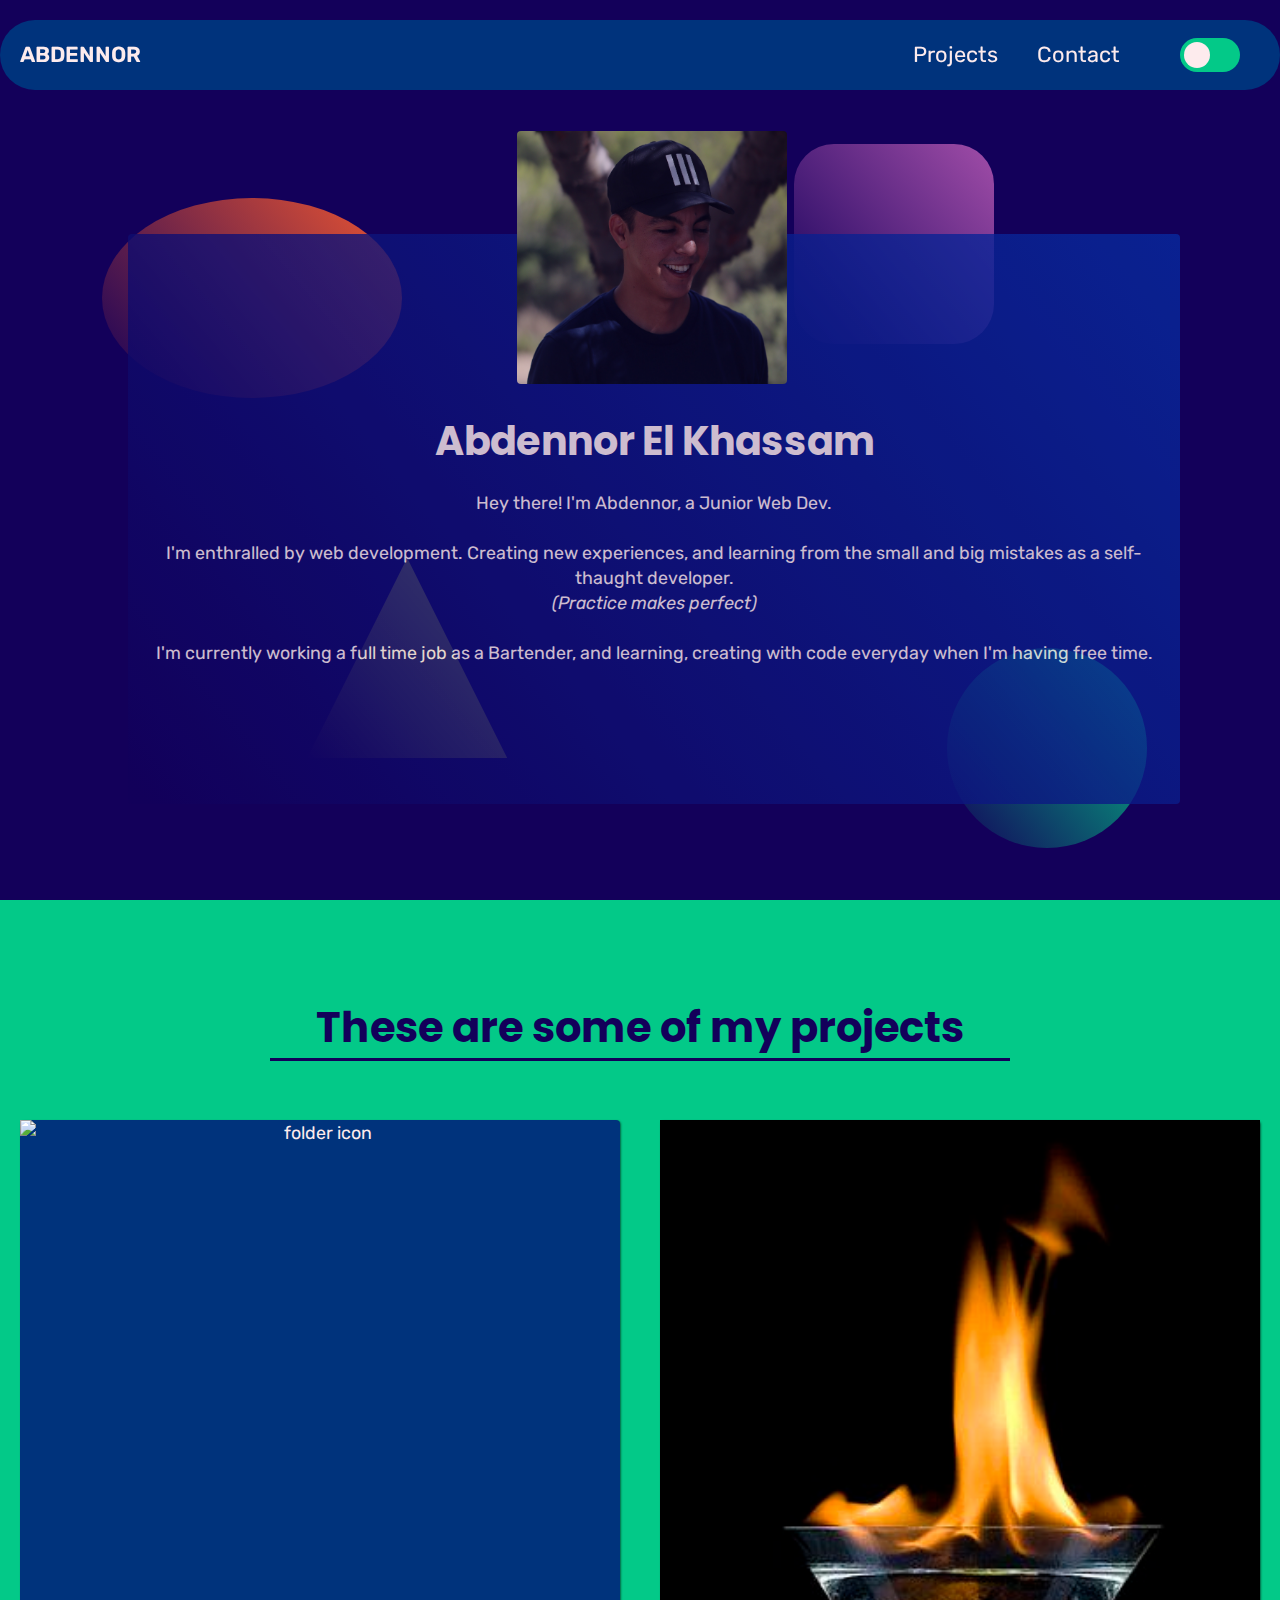
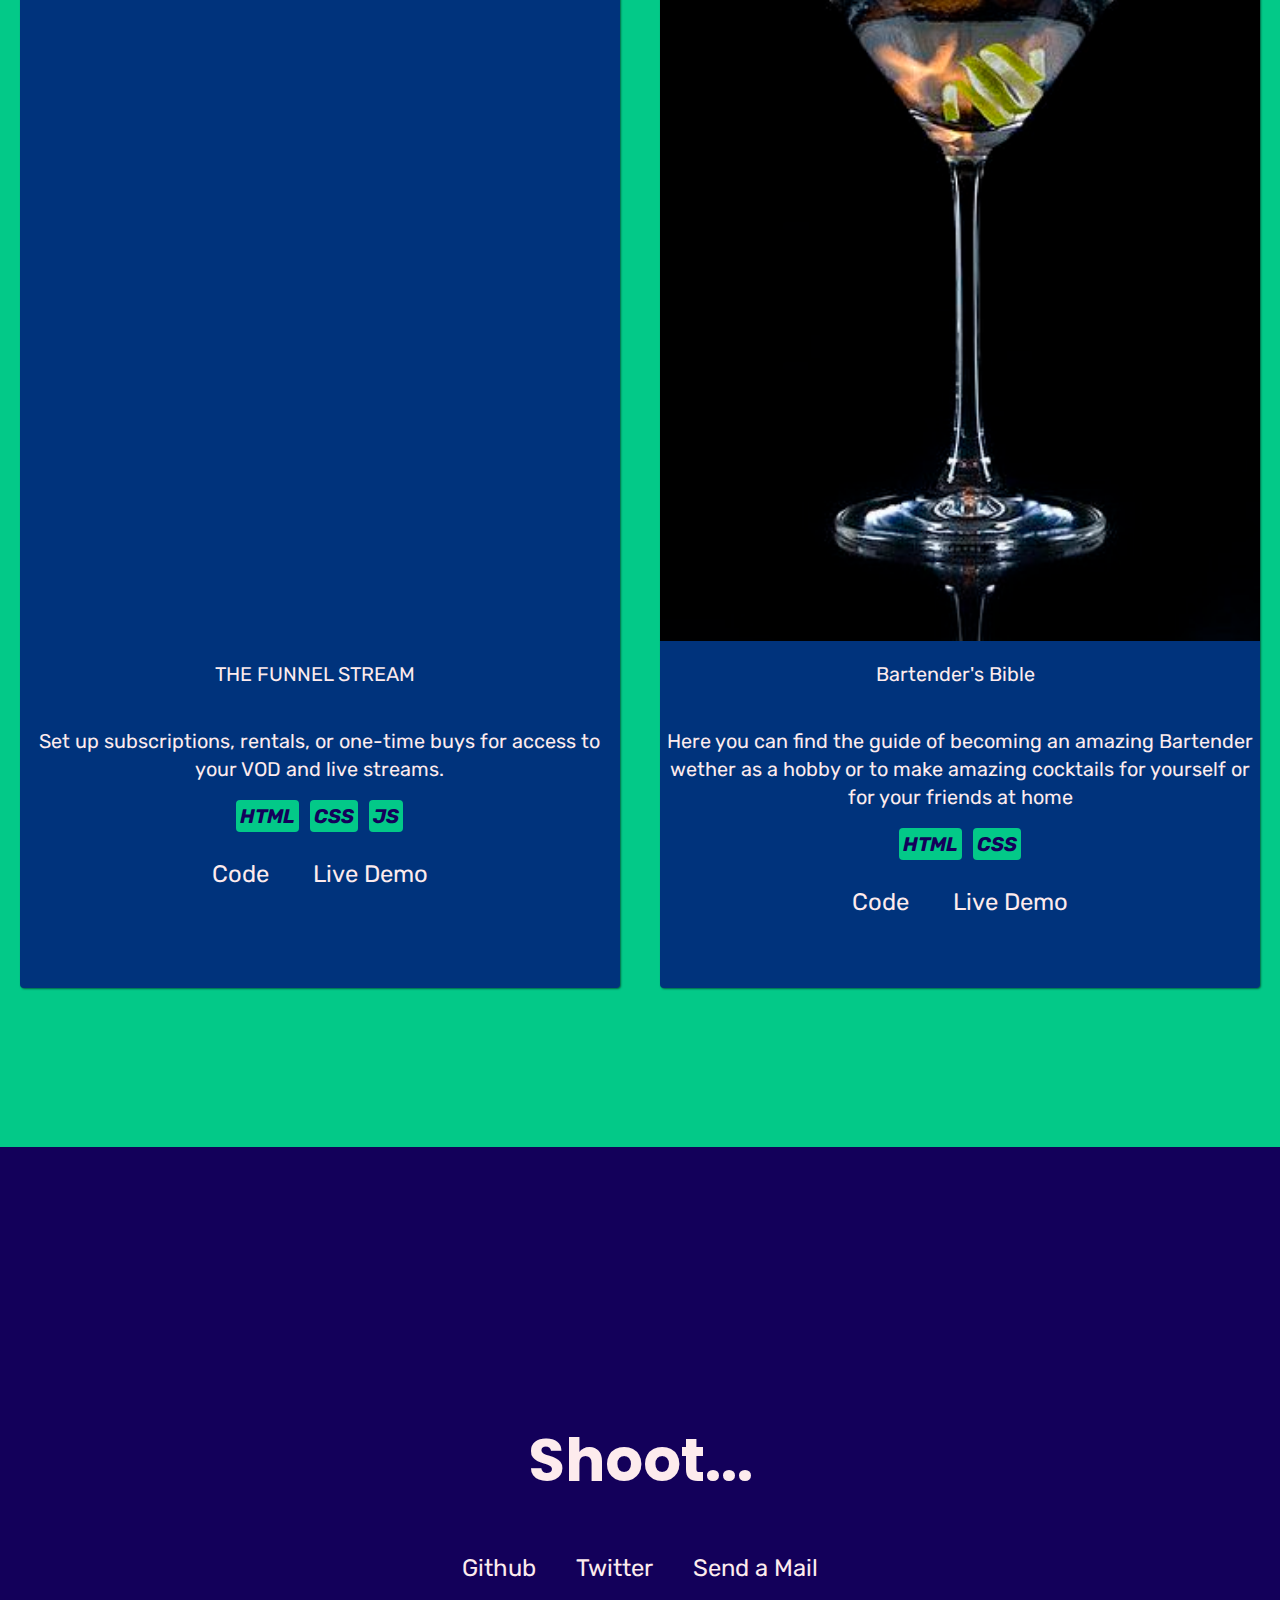
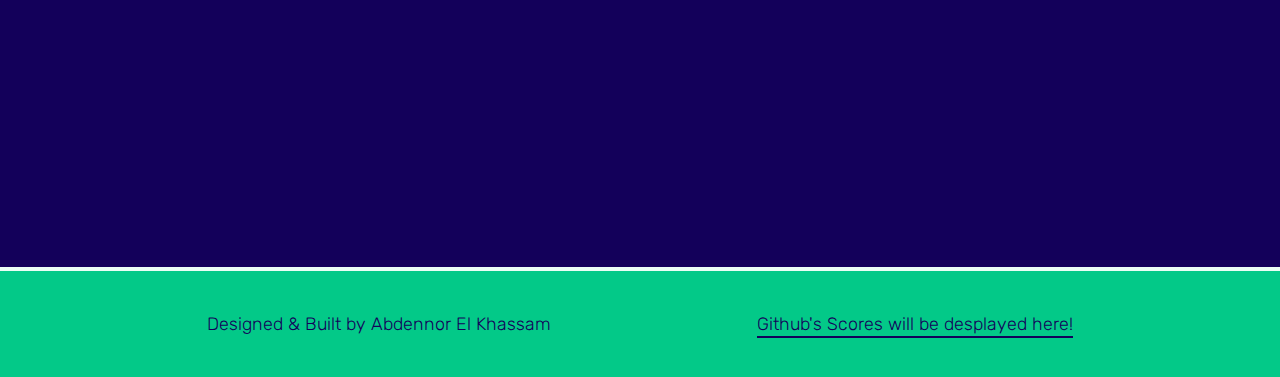
==== index.html @ a7556e56 "Updating" ====
<!DOCTYPE html>
<html lang="en">
<head>
    <meta charset="UTF-8">
    <meta name="description" content="Abdennor El Khassam's Portfolio aka Norman">
    <meta name="author" content="Abdennor aka Norman">
    <meta http-equiv="X-UA-Compatible" content="IE=edge">
    <meta name="viewport" content="width=device-width, initial-scale=1.0">
    <script src="https://code.jquery.com/jquery-3.4.1.min.js"></script>
    <script src="./script.js" defer></script>
    <title>Junior WebDeveloper | Abdennor El Khassam</title>
    <link rel="icon" type="image/x-icon" href="./favicon-2.png">
    <link rel="stylesheet" href="./styles.css">
    <link rel="stylesheet" href="https://use.fontawesome.com/releases/v5.8.2/css/all.css" integrity="sha384-oS3vJWv+0UjzBfQzYUhtDYW+Pj2yciDJxpsK1OYPAYjqT085Qq/1cq5FLXAZQ7Ay" crossorigin="anonymous" />
    <script src="https://kit.fontawesome.com/0bec7b33d6.js" crossorigin="anonymous"></script>
</head>
<body class="dark-mode">
        <!-- NAVBAR SECTION  -->
    <nav id="navbar" class="nav">
        <div class="container">
            <div class="left-container">
                <ul class="nav-left">
                    <li><a class="logo hidden-logo-gif" href="#" data-hover="NORMAN" data-active="I'M ACTIVE"><span>ABDENNOR</span></a></li>
                    <!-- <span class="hiddengif">
                        <img src="./img/giphy-cat.gif">
                    </span>
                    <script>
                        $(document).mousemove(function (e) {
                        $(".hiddengif").css({ left: e.pageX, top: e.pageY });
                        });
                    </script> -->
                </ul>
            </div>

            <div class="right-container">
                <input type='checkbox' id='check' />
                <ul class="nav-right">
                    <!-- "Hamburger menu" / "Bar icon" to toggle the navigation links -->
                    
                    <!-- <a href="#" class="dropdown-icon"><i class="fa-solid fa-circle-chevron-down"></i></a> -->
                    <!-- <li>
                        <a href="#welcome-section">About</a>
                    </li> -->
                    <li>
                        <a href="#projects-section" data-replace="Projects"><span>Projects</span></a>
                    </li>
                    <li>
                        <a href="#contact-section" class="contact-margin-right"><span>Contact</span></a>
                    </li>
                    <div class="dark-mode-icon"><i class="fa-solid fa-moon"></i></div>
                    <label class="switch">
                        <input type="checkbox">
                        <span class="slider round"></span>
                    </label>
                    <div class="light-mode-icon"><i class="fa-solid fa-sun"></i></div>
                    <label for="check" class="close-menu"><i class="fa-solid fa-circle-xmark"></i></label>
                </ul>
                    <label for="check" class="open-menu"><i class="fa-solid fa-bars-staggered"></i></label>
            </div>
        </div>
    </nav>
        <!-- END NAVBAR SECTION  -->

        <!-- WELCOME SECTION  -->
    <section id="welcome-section" class="welcome-section">
        <div class="circle"></div>
        <div class="circle2"></div>
        <div class="triangle-left"></div>
        <div class="triangle-down"></div>
        <div class="square"></div>
        <div class="oval"></div>
        <div class="parallelogram"></div>
        <div class="parallelogram2"></div>
        <!-- Media Resolution Here -->
        <div class="media-welcome-section">
            <img src="./img/IMG_6059_JPEG.JPG" class="media-portfolio-img">
            <h1 class="media-portfolio-title">Abdennor El Khassam</h1>
            <span class="media-about-me">
                <p>Hey there! I'm Abdennor, a Junior Web Dev.
                        <br>
                        <br>
                        I'm enthralled by web development. Creating new experiences, and learning from the small and big mistakes as a self-thaught developer.
                        <br>
                        <em>(Practice makes perfect)</em>
                        <br>
                    <br>
                    I'm currently working a full time job as a Bartender, and learning, creating with code everyday when I'm having free time.
                    <br>
                    <br>
                    <i class="fa-brands fa-html5 html-class"></i>
                    <i class="fa-brands fa-css3-alt css-class"></i>
                    <i class="fa-brands fa-js js-class"></i>
                </p>
            </span>
        </div>
        <h1 id="follow" class="hiddentxt">Abdennor El Khassam</h1>
        <span class="hiddenimg">
            <img src="./img/IMG_6059_JPEG.JPG">
        </span>
        <!-- <script>
            $(document).mousemove(function (e) {
			$(".hiddenimg").css({ left: e.pageX, top: e.pageY });
		    });
        </script> -->
        <h4 class="hover-over-me">to know more about me!</h4>
        <span class="about-me">
            <!-- <h3>Abdennor El Khassam</h3> -->
            <p>Hey there! I'm Abdennor, a Junior Web Dev.
                    <br>
                    <br>
                    I'm enthralled by web development. Creating new experiences, and learning from the small and big mistakes as a self-thaught developer.
                    <br>
                    <em>(Practice makes perfect)</em>
                    <br>
                <br>
                I'm currently working a full time job as a Bartender, and learning, creating with code everyday when I'm having free time.
                <br>
                <br>
                <i class="fa-brands fa-html5 html-class"></i>
                <i class="fa-brands fa-css3-alt css-class"></i>
                <i class="fa-brands fa-js js-class"></i>
            </p>
        </span>
        <!-- <script>
            $(document).mousemove(function (e) {
			$(".about-me").css({ left: e.pageX, top: e.pageY });
		    });
        </script> -->

        <!-- <div class="about-bar"></div> -->
    </section>
        <!-- END WELCOME SECTION  -->

        <!-- PROJECTS SECTION  -->
    <section id="projects-section" class="projects-section">
        <h2 class="projects-section-header">These are some of my projects</h2>

        <div class="projects-grid">
            <div class="project project-box">
                <img class="project-image" src="./img/THE-FUNNEL-STREAM.png" alt="folder icon">
                <p class="project-title">
                    <span class="code">&lt;</span>
                    THE FUNNEL STREAM
                    <span class="code">&#47;&gt;</span>
                </p>
                <p class="project-paragraph">
                    Set up subscriptions, rentals, or one-time buys for access to your VOD and live streams.
                </p>
                <h6 class="project-tag">
                    <em class="tag-one">HTML</em>
                    <em class="tag-two">CSS</em>
                    <em class="tag-three">JS</em>
                </h6>
                <h5><a href="https://github.com/NRZY12/funnel-stream" target="_blank" class="btn contact-details"><i class="fa-brands fa-github"></i> Code</a></h5>
                <h5><a href="https://funnel-stream.vercel.app/" target="_blank" class="btn contact-details"><i class="fa-solid fa-up-right-from-square"></i> Live Demo</a></h5>
            </div>

            <div class="project project-box">
                <img class="project-image" src="./img/Bartender-Bible.jpg" alt="folder icon">
                <p class="project-title">
                    <span class="code">&lt;</span>
                    Bartender's Bible
                    <span class="code">&#47;&gt;</span>
                </p>
                <p class="project-paragraph">
                    Here you can find the guide of becoming an amazing Bartender wether as a hobby or to make amazing cocktails for yourself or for your friends at home
                </p>
                <h6 class="project-tag">
                    <em class="tag-one">HTML</em>
                    <em class="tag-two">CSS</em>
                    <!-- <em class="tag-three">JS</em> -->
                </h6>
                <h5><a href="https://github.com/" target="_blank" class="btn contact-details"><i class="fa-brands fa-github"></i> Code</a></h5>
                <h5><a href="./maintenance.html" target="_blank" class="btn contact-details"><i class="fa-solid fa-up-right-from-square"></i> Live Demo</a></h5>
            </div>

            <!-- <div class="project project-box">
                <img class="project-image" src="./img/TunnelCoin.jpg" alt="folder icon">
                <p class="project-title">
                    <span class="code">&lt;</span>
                    TUNNELCOIN
                    <span class="code">&#47;&gt;</span>
                </p>
                <p class="project-paragraph">
                    Lorem ipsum dolor sit amet consectetur adipisicing elit. Ex impedit id voluptates molestiae excepturi quam doloremque voluptatibus, eum saepe magni harum accusamus eos incidunt magnam eaque. Illo perspiciatis officia quibusdam?
                </p>
                <h6 class="project-tag">
                    <em class="tag-one">HTML</em>
                    <em class="tag-two">CSS</em>
                    <em class="tag-three">JS</em>
                </h6>
                <h5><a href="https://github.com/" target="_blank" class="btn contact-details"><i class="fa-brands fa-github"></i> Code</a></h5>
                <h5><a href="./maintenance.html" target="_blank" class="btn contact-details"><i class="fa-solid fa-up-right-from-square"></i> Live Demo</a></h5>
            </div>

            <div class="project project-box">
                <img class="project-image" src="./img/TunnelHoodGym.jpg" alt="folder-icon">
                <p class="project-title">
                    <span class="code">&lt;</span>
                    TUNNELHOOD-GYM
                    <span class="code">&#47;&gt;</span>
                </p>
                <p class="project-paragraph">
                    Lorem ipsum dolor sit amet consectetur adipisicing elit. Ex impedit id voluptates molestiae excepturi quam doloremque voluptatibus, eum saepe magni harum accusamus eos incidunt magnam eaque. Illo perspiciatis officia quibusdam?
                </p>
                <h6 class="project-tag">
                    <em class="tag-one">HTML</em>
                    <em class="tag-two">CSS</em>
                    <em class="tag-three">JS</em>
                </h6>
                <h5><a href="https://github.com/" target="_blank" class="btn contact-details"><i class="fa-brands fa-github"></i> Code</a></h5>
                <h5><a href="./maintenance.html" target="_blank" class="btn contact-details"><i class="fa-solid fa-up-right-from-square"></i> Live Demo</a></h5>
            </div> -->
        </div>

        <!-- <a href="#" class="btn btn-show-all" target="_blank">Show all<i class="fas fa-chevron-right"></i></a> -->
    </section>
        <!-- END PROJECTS SECTION  -->

        <!-- CONTACT SECTION  -->
    <section id="contact-section" class="contact-section">
        <div class="contact-section-header">
            <h2>Shoot...</h2>
        </div>

        <div class="contact-links">
            <a href="https://github.com/NRZY12" target="_blank" class="btn contact-details"><i class="fab fa-github"></i> Github</a>
            <a href="https://twitter.com/NORMAN3923" target="_blank" class="btn contact-details"><i class="fa-brands fa-twitter"></i> Twitter</a>
            <a href="mailto:tshigosilvo@outlook.com" target="_blank" class="btn contact-details"><i class="fas fa-at"></i> Send a Mail</a>
        </div>
    </section>
            <!-- END CONTACT SECTION  -->

            <!-- FOOTER  -->
    <footer>
        <p>Designed & Built by Abdennor El Khassam</p>
        <!-- <p>
        Hover to see a 
        <span class="hiddentxt">
            <a href="https://upload.wikimedia.org/wikipedia/commons/8/8a/Banana-Single.jpg">banana</a>
        </span>
        <span class="hiddenimg">
            <img src="https://upload.wikimedia.org/wikipedia/commons/8/8a/Banana-Single.jpg" width="250" />
        </span>.
        </p> -->
        <p class="p-github-scores">Github's Scores will be desplayed here!</p>
    </footer>
            <!-- END FOOTER  -->
</body>
</html>
---- styles.css ----
/* FONTS I'M USING  */
@import url('https://fonts.googleapis.com/css2?family=Tilt+Warp&display=swap');
@import url('https://fonts.googleapis.com/css2?family=Space+Mono&display=swap');
@import url('https://fonts.googleapis.com/css2?family=Poppins:ital,wght@0,100;0,200;0,300;0,400;0,500;0,600;0,700;0,800;0,900;1,100;1,200;1,300;1,400;1,500;1,600;1,700;1,800;1,900&family=Rubik:ital,wght@0,300;0,400;0,500;0,600;0,700;0,800;0,900;1,300;1,400;1,500;1,600;1,700;1,800;1,900&family=Space+Mono&display=swap');
@import url('https://fonts.googleapis.com/css2?family=Rubik:ital,wght@0,300;0,400;0,500;0,600;0,700;0,800;0,900;1,300;1,400;1,500;1,600;1,700;1,800;1,900&family=Space+Mono&family=Tilt+Warp&display=swap');

:root {
    --scrollbar-background-color: #909090;
    --scrollbar-hover-color: #606060;
    --background-color: #212123;
}

/* SCROLLBAR */

::-webkit-scrollbar {
    width: 10px;
}

/* SCROLLBAR THUMB */

::-webkit-scrollbar-thumb {
    background: var(--scrollbar-background-color);
    background-repeat: no-repeat;
    border-radius: 10px;
}

/* SCROLLBAR TRACK */

::-webkit-scrollbar-track {
    background: var(--light-background-color);
}

/* SCROLLBAR THUMB : HOVER */

::-webkit-scrollbar-thumb:hover {
    background: var(--scrollbar-hover-color);
}

* {
    padding: 0;
    margin: 0;
    box-sizing: inherit;
    /* font-family: 'Space Mono', monospace;
    font-family: 'Tilt Warp', cursive;
    font-family: 'Rubik', sans-serif;
    font-family: 'Poppins', sans-serif; */
}

html {
    box-sizing: border-box;
    font-size: 62%;
    scroll-behavior: smooth;
}

    /* BASIC STYLES  */
body {
    font-family: 'Rubik', sans-serif;
    font-size: 1.8rem;
    /* font-weight: 400; */
    line-height: 1.4;
    color: var(--light-text-color);

    /* COLORS FOR LIGHT MODE  */
    --light-background-color: #F0ECE3;
    --light-background: #DFD3C3;
    --light-text-color: #52616B;
    --light-text-color2: #FDEBED;
    --light-black: #1E2022;
    --light-black2: #1E2022;
    --light-color1: #596E79;
    --light-color2: #788e98;
    --light-color3: #F0F5F9;
    --light-color4: #788189;
    --other-color: #679B9B;
    --other-color2: #91872f;
    --other-color3: #5f57d6;
}

body.dark-mode {
    /* COLORS FOR DARK MODE  */
    --light-background: #00337C;
    --light-background-color: #13005A;
    --light-text-color: #FDEBED;
    --light-text-color2: #FDEBED;
    --light-color1: #03C988;
    --light-black2: #03C988;
    --light-color2: #ebfef5;
    --light-color3: #a1f9d0;
    --light-color4: #004cd7;
    --light-color5: #00337C;
    --other-color: #a14da8;
    --other-color2: #eaec4d;
    --other-color3: #f05731;
}

h1, h2 {
    font-family: 'Poppins', sans-serif;
    text-align: center;
}

h1 {
    font-size: 10rem;
    z-index: 9;
}

h2 {
    font-size: 4.2rem;
    z-index: 9;
}

h4 {
    font-size: 4.2rem;
    z-index: 9;
}

h5 {
    font-size: 4rem;
    font-weight: 400;
}

ul {
    list-style: none;
}

a {
    text-decoration: none;
    color: var(--light-text-color);
}

img {
    display: block;
    width: 100%;
}

    /* NAVBAR  */

.nav {
    display: flex;
    flex-flow: row nowrap;
    justify-content: space-around;
    position: fixed;
    top: 0;
    left: 0;
    width: 100%;
    background: var(--light-background);
    z-index: 10;
    /* box-shadow: 0 2px 0 var(--light-color1); */
    border-radius: 50px;
    margin-top: 20px;
}

/* .nav-list {
    display: flex;
    margin-right: 2rem;
} */

.container {
    display: flex;
    flex-flow: row nowrap;
    width: 100%;
    max-width: 2000px;
    justify-content: space-around;
    align-items: center;
}

.left-container, .right-container {
    display: flex;
    flex-flow: row nowrap;
    width: 800px;
    z-index: 10;
}

.left-container {
    justify-content: flex-start;
}

.right-container {
    justify-content: flex-end;
    margin-right: 20px
}

.nav-left, .nav-right {
    display: flex;
    flex-flow: row nowrap;
    justify-content: space-around;
    flex-basis: 10px;
    align-items: center;
}

.nav-left span {
    display: block;
    font-size: 2.2rem;
    padding: 2rem;
    /* padding-right: 4rem; */
    font-weight: 600;
}

.logo {
    display: block;
    position: relative;
    overflow: hidden;
    background: transparent;
    outline: none;
    font-size: 2.2rem;
    font-weight: 600;
}

.logo span {
    transition: 0.6s;
}

.logo:before, .logo:after {
    content: "";
    position: absolute;
    opacity: 0;
    transition: .4s, opacity .6s;
}

.logo:before {
    content: attr(data-hover);
    transform: translate(-150%, 0);
    padding-top: 2rem;
    padding-left: 2rem;
}

.logo:after {
    content: attr(data-active);
    transform: translate(150%, 0);
}

.logo:hover span, .logo:active span {
    opacity: 0;
    transform: scale(0.3);
}

.logo:hover:before, .logo:active:after {
    opacity: 1;
    transform: translate(0, 0);
    transition-delay: .4s;
}

.logo:active:before {
    transform: translate(-150%, 0);
    transition-delay: 0s;
}

/* .nav-left .hidden-logo-gif:hover {
    background: var(--light-color1);
    color: var(--light-color3);
    border-radius: 4px;
    transition: background 0.3s ease-out;
    cursor: default;
} */

.nav-right a {
    display: block;
    font-size: 2.2rem;
    padding: 2rem;
}

.nav-right a:hover {
    /* background: var(--light-color1); */
    color: var(--light-black2);
    border-radius: 4px;
    transition: background 0.3s ease-out;
}

.contact-margin-right {
    margin-right: 2rem;
}

.open-menu, .close-menu {
    position: absolute;
    color: var(--light-color2);
    cursor: pointer;
    font-size: 3rem;
    display: none;
}

.open-menu {
    top: 50%;
    right: 7%;
    transform: translateY(-50%);
}

.close-menu {
    top: 20px;
    right: 20px;
    margin-top: 10px;
    margin-right: 5px;
}

#check {
    display: none;
}

/* The switch - the box around the slider */
.switch {
    position: relative;
    display: inline-block;
    width: 60px;
    height: 34px;
}
  
  /* Hide default HTML checkbox */
.switch input {
    opacity: 0;
    width: 0;
    height: 0;
}
  
  /* The slider */
.slider {
    position: absolute;
    cursor: pointer;
    top: 0;
    left: 0;
    right: 0;
    bottom: 0;
    background-color: var(--light-color1);
    -webkit-transition: .4s;
    transition: .4s;
}
  
.slider:before {
    position: absolute;
    content: "";
    height: 26px;
    width: 26px;
    left: 4px;
    bottom: 4px;
    background-color: var(--light-text-color);
    -webkit-transition: .4s;
    transition: .4s;
}
  
input:checked + .slider {
    background-color: var(--other-color);
}
  
input:focus + .slider {
    box-shadow: 0 0 1px var(--other-color);
}
  
input:checked + .slider:before {
    -webkit-transform: translateX(26px);
    -ms-transform: translateX(26px);
    transform: translateX(26px);
}
  
  /* Rounded sliders */
.slider.round {
    border-radius: 34px;
}
  
.slider.round:before {
    border-radius: 50%;
}

.dark-mode-icon, .light-mode-icon {
    color: var(--light-black2);
    margin: 0 10px;
}

        /* END NAVBAR  */

        /* WELCOME SECTION  */

.welcome-section {
    display: flex;
    flex-direction: column;
    justify-content: center;
    align-items: center;
    width: 100%;
    height: 100vh;
    background-color: var(--light-background-color);
    /* background-image: linear-gradient(62deg, var(--light-background) 0%, var(--light-background-color) 100%); */
}

.welcome-section > h2 {
    font-size: 3rem;
    font-weight: 200;
    font-style: italic;
    color: var(--light-text-color);
    cursor:default;
}

.welcome-section > h4 {
    font-size: 3rem;
    font-weight: 200;
    font-style: italic;
    color: var(--light-text-color);
    cursor:default;
}

.welcome-section > h1 {
    cursor:default;
}

.html-class, .css-class, .js-class {
    display: inline-block;
    justify-content: center;
    align-items: center;
    padding: 10px;
    font-size: 4rem;
}

        /* END WELCOME SECTION  */

        /* SHAPES IN WELCOME SECTION  */

.square {
    position: absolute;
    top: 20%;
    left: 52%;
    height: 300px;
    width: 300px;
    border-radius: 40px;
    /* background-color: #555; */
    background-image: linear-gradient(50deg, var(--light-background-color) 0%, var(--other-color) 100%);
}

.circle {
    position: absolute;
    top: 52%;
    left: 72%;
    height: 500px;
    width: 500px;
    border-radius: 50%;
    /* background-color: #000; */
    background-image: linear-gradient(50deg, var(--light-background-color) 0%, var(--light-black2) 100%);
}
/* 
.parallelogram {
    position: absolute;
    top: 82%;
    left: 42%;
	width: 400px;
	height: 150px;
	transform: skew(20deg);
    background-image: linear-gradient(50deg, var(--light-background-color) 0%, var(--light-color4) 100%);
} */

/* .parallelogram2 {
    position: absolute;
    top: 42%;
    left: 32%;
	width: 500px;
	height: 250px;
	transform: skew(20deg);
    background-image: linear-gradient(50deg, var(--light-background-color) 0%, var(--light-color4) 100%);
} */

/* .circle2 {
    position: absolute;
    top: 52%;
    left: 02%;
    height: 400px;
    width: 400px;
    border-radius: 50%;
    background-image: linear-gradient(50deg, var(--light-background-color) 0%, var(--light-color4) 100%);
} */

.triangle-down {
    position: absolute;
    top: 62%;
    left: 34%;
    width: 200px;
    height: 200px;
    background-image: linear-gradient(50deg, var(--light-background-color) 0%, var(--other-color2) 100%);
    clip-path: polygon(0% 100%, 50% 0%, 100% 100%);
}

/* .triangle-left {
    position: absolute;
    top: 16%;
    left: 48%;
	width: 300px;
    height: 300px;
    background-image: linear-gradient(50deg, var(--light-background-color) 0%, var(--light-color4) 100%);
    clip-path: polygon(0 0, 50% 50%, 0 100%);
} */

.oval {
    position: absolute;
    top: 32%;
    left: 10%;
    height: 300px;
    width: 500px;
    border-radius: 50%;
    background-color: #555;
    background-image: linear-gradient(50deg, var(--light-background-color) 0%, var(--other-color3) 100%);
}

        /* END SHAPES IN WELCOME SECTION  */

        /* PROJECT SECTION  */

.projects-section {
    text-align: center;
    padding: 10rem 2rem;
    background: var(--light-color1);
    color: var(--light-background-color);
}

.projects-section-header {
    max-width: 740px;
    margin: 0 auto 6rem auto;
    border-bottom: 0.4rem solid var(--light-background-color);
}

    /* "AUTOMAGIC" IMAGE GRID USING NO MEDIA QUERIES  */
.projects-grid {
    display: grid;
    grid-template-columns: repeat(auto-fit, minmax(420px, 1fr));
    grid-gap: 4rem;
    width: 100%;
    max-width: 1280px;
    margin: 0 auto;
    margin-bottom: 6rem;
}

/* .projects-grid a {
    cursor: default;
    padding-bottom: 300px;
} */

.projects-grid div {
    color: var(--light-text-color);
    cursor: default;
    padding-bottom: 280px;
}

.projects-grid div h5 {
    display: inline-block;
    margin-top: 10px;
    font-family: 'Rubik', sans-serif;
}

.project {
    background: var(--light-background);
    box-shadow: 1px 1px 2px rgba(0, 0, 0, 0.5);
    border-radius: 4px;
}

.project-image {
    height: calc(100% - 6.8rem);
    width: 100%;
    object-fit: cover;
}

.code {
    color: var(--light-background);
    transition: color 0.3s ease-out;
}

.project:hover .code {
    color: var(--light-color1);
}

.project-title {
    font-size: 2rem;
    padding: 2rem 0.5rem;
}

.project-paragraph {
    font-size: 2rem;
    padding: 2rem 0.5rem;
}

.tag-one, .tag-two, .tag-three {
    border-radius: 4px;
    background: var(--light-color1);
    color: var(--light-background-color);
    margin: 4px;
    padding: 4px;
    font-size: 2rem;
}

.btn {
    display: inline-block;
    padding: 1rem 2rem;
    border-radius: 4px;
}

.btn-show-all {
    font-size: 2rem;
    background: var(--light-background-color);
    transition: background 0.3s ease-out;
}

.btn-show-all:hover {
    background: var(--light-color4);
    color: var(--light-background-color);
}

.btn-show-all:hover > i {
    transform: translateX(2px);
}

.btn-show-all > i {
    margin-left: 10px;
    transform: translateX(0);
    transition: transform 0.3s ease-out;
}
        /* END PROJECT SECTION  */

        /* CONTACT SECTION  */
.contact-section {
    display: flex;
    flex-direction: column;
    justify-content: center;
    align-items: center;
    text-align: center;
    width: 100%;
    height: 80vh;
    padding: 0 2rem;
    background: var(--light-background-color);
}

.contact-section-header > h2 {
    font-size: 6rem;
}

/* .contact-section-header > p {
    font-style: italic;
} */

.contact-links {
    display: flex;
    justify-content: center;
    width: 100%;
    max-width: 980px;
    margin-top: 4rem;
    flex-wrap: wrap;
}

.contact-details {
    font-size: 2.4rem;
    /* text-shadow: 2px 2px 1px #1f1f1f; */
    transition: transform 0.3s ease-out;
}

.contact-details:hover {
    transform: translateX(8px);
}
        /*  END CONTACT SECTION  */

        /* HOVERING ITEMS ON WELCOME-SECTION */

.hiddenimg {
    display: none;
    width: 300px;
    height: 400px;
}

.hiddenimg > img {
    border-radius: 4px;
    z-index: 1;
}

.hiddentxt:hover ~ .hiddenimg {
    display: block;
    position: absolute;
    padding: 10px;
    transform: translate(-50%, -90%) scale(1);
    opacity: 1;
    filter: blur(0.5px);
    z-index: 10;
}

.hiddengif {
    display: none;
    width: 200px;
    height: 400px;
}

.hiddengif > img {
    border-radius: 4px;
    z-index: 1;
}

.hidden-logo-gif:hover ~ .hiddengif {
    display: block;
    position: absolute;
    padding: 10px;
    transform: translate(-50%, 10%) scale(1);
    opacity: 1;
    z-index: 10;
}


.about-me {
    display: none;
    width: 1200px;
    height: 400px;
}

.about-me > p, h3 {
    border-radius: 4px;
    background-color: var(--light-black);
    color: var(--light-text-color2);
    text-align: center;
    z-index: 1;
    padding: 20px;
}

.about-me h3 {
    color: var(--light-background);
    text-align: center;
}

.hover-over-me:hover ~ .about-me {
    display: block;
    position: absolute;
    padding: 10px;
    transform: translate(-50%, 10%) scale(1);
    opacity: 1;
    z-index: 10;
}

/* .hover-over-me .about-me {
    visibility: hidden;
    width: 120px;
    background-color: black;
    color: #fff;
    text-align: center;
    border-radius: 4px;
    padding: 5px 0;
    position: absolute;
    z-index: 9;
}

.hover-over-me .about-me::after {
    content: "";
    position: absolute;
    bottom: 100%;
    left: 50%;
    margin-left: -5px;
    border-width: 4px;
    border-style: solid;
    border-color: transparent transparent black transparent;
}

.hover-over-me:hover .about-me {
    visibility: visible;
} */

        /* END HOVERING IMAGE ON WELCOME-SECTION */

        /* FOOTER  */
footer {
    font-weight: 300;
    display: flex;
    justify-content: space-evenly;
    padding: 2rem;
    background: var(--light-color1);
    color: var(--light-background-color);
    border-top: 4px solid var(--light-color2);
}

footer > p {
    margin: 2rem;
}

.p-github-scores {
    border-bottom: 2px solid var(--light-background-color);
}

        /* END FOOTER  */

            /* BASIC-MEDIA  */

/* 1200px / 16px = 75em */
@media (max-width: 75em) {
    html {
      font-size: 60%;
    }
}
  
  /* 980px / 16px = 61.25em */
@media (max-width: 61.25em) {
    html {
      font-size: 58%;
    }
}
  
  /* 460px / 16px = 28.75em */
@media (max-width: 28.75em) {
    html {
      font-size: 55%;
    }
}

/* 460px / 16px = 28.75em  NAV  */
@media (max-width: 28.78em) {
    .nav {
        justify-content: center;
    }
    .nav-list {
        margin: 0 1rem;
    }
}

/* @media (min-width: 610px) {
    .media-welcome-section {
        display: none;
    }
} */

@media (min-width: 1281px) {
    .media-welcome-section {
        display: none;
    }
}

@media (max-width: 1280px) {

    .circle, .oval, .square, .triangle-down {
        width: 200px;
        height: 200px;
    }

    .circle {
        top: 72%;
        left: 74%;
    }

    .triangle-down {
        top: 62%;
        left: 24%;
    }

    .square {
        top: 16%;
        left: 62%;
    }

    .oval {
        top: 22%;
        left: 08%;
        width: 300px
    }

    h1 {
        font-size: 7rem;
    }
    .hiddentxt {
        display: none;
        pointer-events: none;
    }
    .hover-over-me {
        display: none;
        pointer-events: none;
    }

    .media-welcome-section {
        top: 26%;
        left: 10%;
        height: 570px;
        /* width: 1000px; */
        position: absolute;
        margin-right: 100px;
        border-radius: 4px;
        background-image: linear-gradient(50deg, var(--light-background-color) 0%, var(--light-color4) 180%);
        opacity: 0.80;
        z-index: 9;
    }

    .media-portfolio-img {
        display: flex;
        justify-content: center;
        align-items: center;
        position: absolute;
        width: 270px;
        top: -18%;
        left: 37%;
        border-radius: 4px;
        z-index: 11;
    }
    
    .media-portfolio-title {
        font-size: 4rem;
        padding: 180px 20px 20px 20px;
    }

    .media-about-me p {
        text-align: center;
        justify-content: center;
        align-items: center;
        padding: 0 20px 0 20px;
    }
}

@media (max-width: 1024px) {
    .circle, .oval, .square, .triangle-down {
        width: 200px;
        height: 200px;
    }

    .welcome-section {
        padding-bottom: 770px;
    }

    .media-welcome-section {
        top: 26%;
        left: 06%;
        height: 580px;
        /* width: 900px; */
        margin-right: 80px;
    }

    .media-portfolio-img {
        width: 240px;
        top: -10%;
        left: 37%;
    }
}

@media (max-width: 912px) {
    .circle, .oval, .square, .triangle-down {
        width: 200px;
        height: 200px;
    }

    .welcome-section {
        height: 1400px;
    }

    .media-welcome-section {
        top: 26%;
        left: 06%;
        height: 880px;
        /* width: 800px; */
        margin-right: 70px;
    }

    .media-portfolio-img {
        width: 240px;
        top: -08%;
        left: 34%;
    }

    .media-portfolio-title {
        font-size: 5rem;
        padding: 180px 20px 20px 20px;
    }

    .media-about-me p {
        font-size: 2.5rem;
    }
}

@media (max-width: 820px) {
    .circle, .oval, .square, .triangle-down {
        width: 200px;
        height: 200px;
    }

    .media-welcome-section {
        top: 16%;
        left: 06%;
        height: 880px;
        /* width: 700px; */
        margin-right: 60px;
    }

    .media-portfolio-img {
        width: 240px;
        top: -08%;
        left: 34%;
    }

    .media-portfolio-title {
        font-size: 5rem;
    }

    .media-about-me p {
        font-size: 2rem;
    }
}

@media (max-width: 768px) {
    .circle, .oval, .square, .triangle-down {
        width: 200px;
        height: 200px;
    }

    .media-welcome-section {
        top: 16%;
        left: 06%;
        height: 980px;
        /* width: 700px; */
        margin-right: 60px;
    }

    .media-portfolio-img {
        width: 240px;
        top: -08%;
        left: 34%;
    }

    .media-portfolio-title {
        font-size: 5rem;
    }

    .media-about-me p {
        font-size: 2.5rem;
    }
}

@media (max-width: 610px) {
    .nav-right {
        flex-direction: column;
        justify-content: center;
        align-items: center;
        width: 80%;
        height: 100vh;
        position: fixed;
        top: 0;
        right: -100%;
        z-index: 20;
        background-color: var(--light-background-color);
        transition: all 0.4s ease-in-out;
    }

    .nav-right li {
        margin: 40px 0 0 0;
    }

    .nav-right li a {
        padding: 10px;
    }

    .switch {
        margin: 40px 0 0 0;
    }

    .dark-mode-icon {
        display: flex;
        position: absolute;
        top: 57%;
        left: 34%;
        margin: 0 10px 0 10px;
    }

    .light-mode-icon {
        display: flex;
        position: absolute;
        top: 57%;
        left: 58%;
        margin: 0 10px 0 10px;
    }

    .open-menu, .close-menu {
        display: block;
    }

    #check:checked ~ .nav-right {
        right: 0;
    }

    .hiddentxt, .hover-over-me {
        display: none;
    }

    .media-welcome-section {
        top: 26%;
        left: 08%;
        height: 1050px;
        /* width: 500px; */
        margin: 0 60px 0 0;
        position: absolute;
        border-radius: 4px;
        background-image: linear-gradient(50deg, var(--light-background-color) 0%, var(--light-color4) 180%);
        opacity: 0.80;
        z-index: 9;
    }

    .media-portfolio-img {
        display: flex;
        justify-content: center;
        align-items: center;
        position: absolute;
        width: 240px;
        top: -08%;
        left: 26%;
        border-radius: 4px;
        z-index: 11;
    }
    
    .media-portfolio-title {
        font-size: 4rem;
        padding: 180px 20px 20px 20px;
    }

    .media-about-me p {
        text-align: center;
        justify-content: center;
        align-items: center;
        padding: 0 20px 0 20px;
    }
}

/* @media (max-width: 360px) {
    .media-welcome-section {
        margin-right: 20px;
    }
} */

@media (max-width: 540px) {
    .circle, .circle2, .parallelogram, .parallelogram2, .oval, .square, .triangle-down, .triangle-left {
        width: 60px;
        height: 40px;
    }

    .welcome-section {
        padding-bottom: 900px;
    }

    .media-welcome-section {
        height: 900px;
        left: 04%;
        margin-right: 40px;
    }

    .media-portfolio-img {
        width: 240px;
        top: -12%;
        left: 24%;
    }

    .media-about-me p {
        font-size: 2rem;
    }
}

@media (max-width: 414px) {
    .circle, .circle2, .parallelogram, .parallelogram2, .oval, .square, .triangle-down, .triangle-left {
        width: 60px;
        height: 40px;
    }

    .welcome-section {
        height: 900px;
    }

    .media-welcome-section {
        /* width: 340px; */
        margin-right: 20px;
        height: 700px;
        top: 20%;
        left: 09%;
    }

    .media-portfolio-img {
        width: 200px;
        position: absolute;
        top: -08%;
        left: 20%;
    }

    .media-portfolio-title {
        font-size: 3rem;
    }

    .media-about-me p {
        font-size: 1.7rem;
    }
}

@media (max-width: 390px) {
    .welcome-section {
        padding-bottom: 1000px;
    }
    .media-welcome-section {
        left: 08%;
    }
}

@media (max-width: 375px) {
    .circle, .circle2, .parallelogram, .parallelogram2, .oval, .square, .triangle-down, .triangle-left {
        width: 60px;
        height: 40px;
    }

    h1 {
        font-size: 5rem;
        z-index: 9;
    }
    h2 {
        font-size: 2.2rem;
        z-index: 9;
    }
    .hiddentxt {
        pointer-events: none;
    }
    .hover-over-me {
        pointer-events: none;
    }

    .welcome-section {
        height: 1100px;
    }

    .media-welcome-section {
        /* width: 340px; */
        margin-right: 20px;
        height: 800px;
        top: 20%;
        left: 04%;
    }

    .media-portfolio-img {
        width: 200px;
        position: absolute;
        top: -04%;
        left: 20%;
    }

    .media-portfolio-title {
        font-size: 3rem;
    }

    .media-about-me p {
        font-size: 1.7rem;
    }
}

@media (max-width: 360px) {
    .media-welcome-section {
        left: 03%;
    }
}

@media (max-width: 280px) {
    .circle, .circle2, .parallelogram, .parallelogram2, .oval, .square, .triangle-down, .triangle-left {
        width: 70px;
        height: 60px;
    }
    h1 {
        font-size: 4rem;
    }
    h2 {
        font-size: 2rem;
    }
    h4 {
        font-size: 2rem;
        text-align: center;
    }

    .welcome-section {
        padding-bottom: 1000px;
    }

    .projects-grid div {
        padding-bottom: 440px;
    }

    .media-welcome-section {
        width: 260px;
        height: 780px;
        left: 04%;
    }

    .media-portfolio-img {
        width: 200px;
        top: -04%;
        left: 12%;
    }

    .media-about-me p {
        font-size: 1.6rem;
    }
}

@media (max-width: 28.75em) {
    .projects-section-header {
        font-size: 4rem;
    }
}

@media (max-width: 30.625em) {
    .projects-section {
        padding: 6rem 1rem;
    }
    .projects-grid {
        grid-template-columns: 1fr;
    }
}

@media (max-width: 28.75em) {
    .contact-section-header > h2 {
        font-size: 4rem;
    }
}
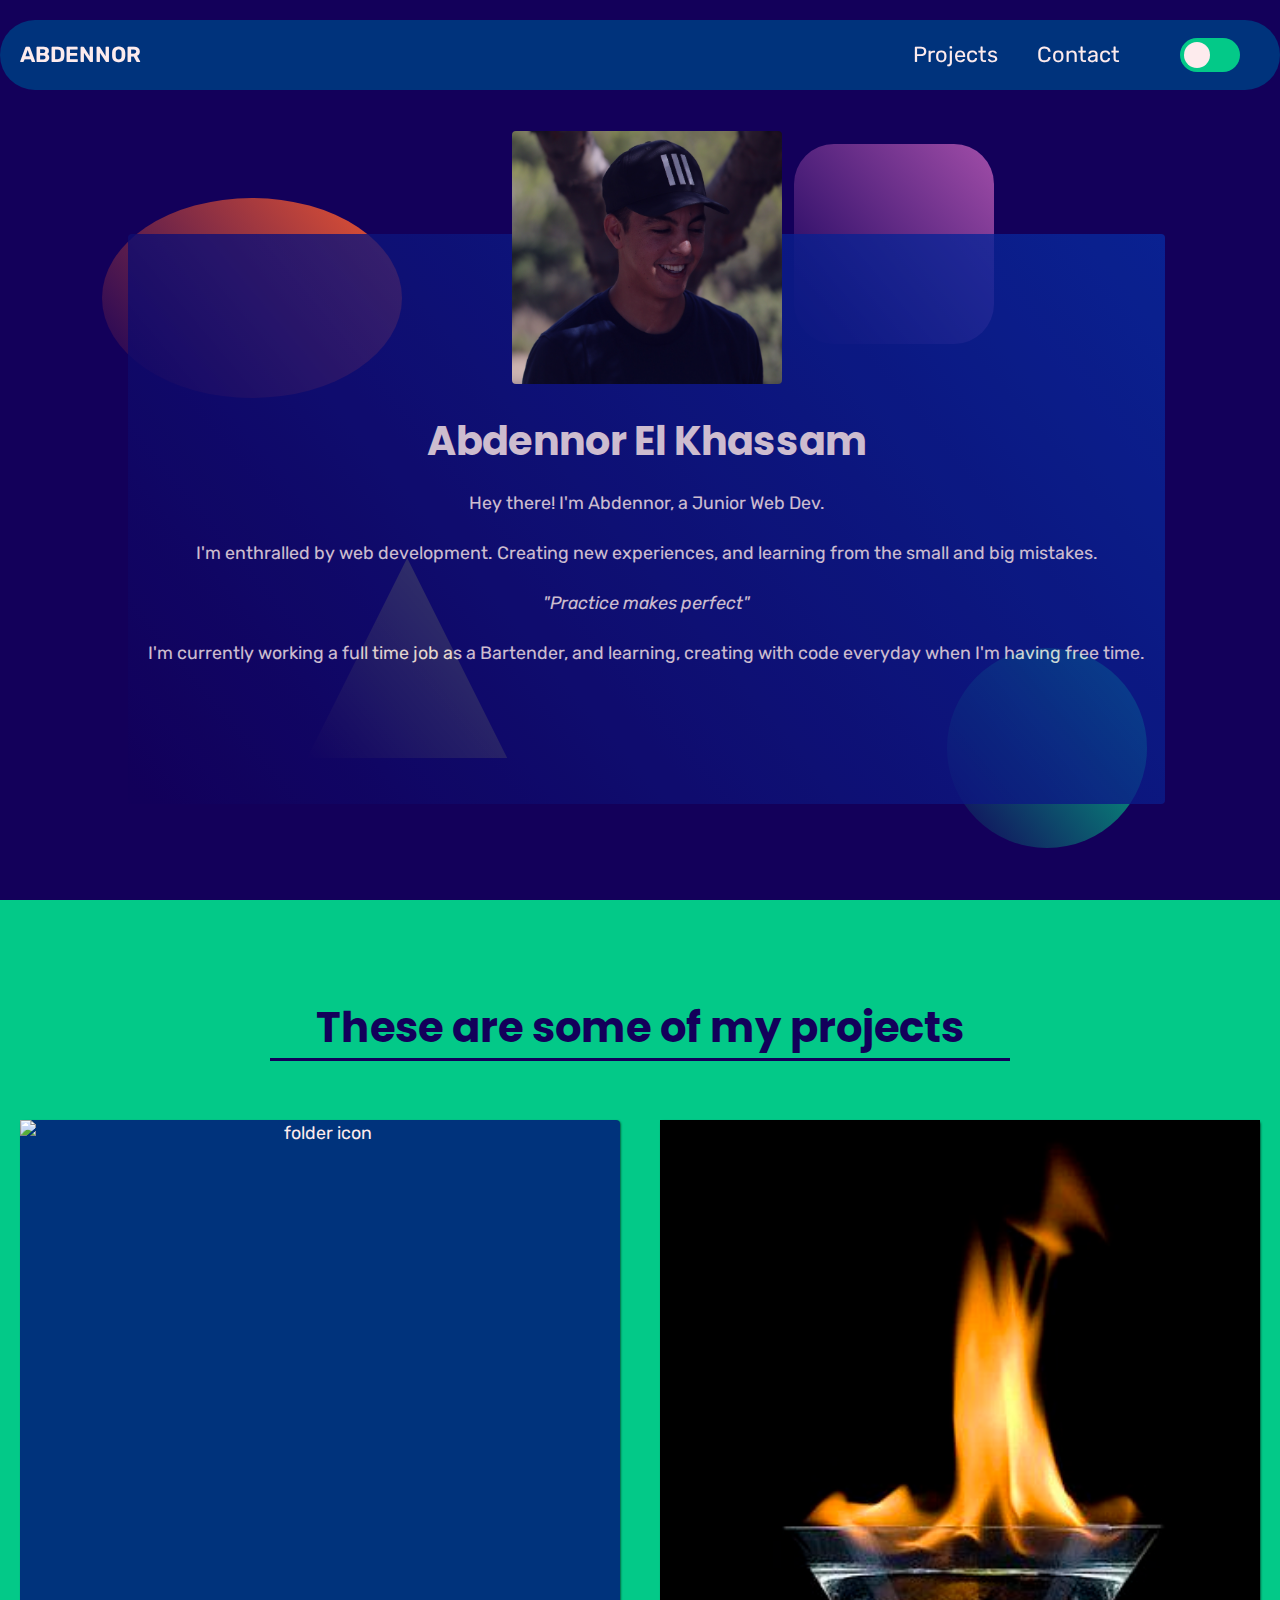
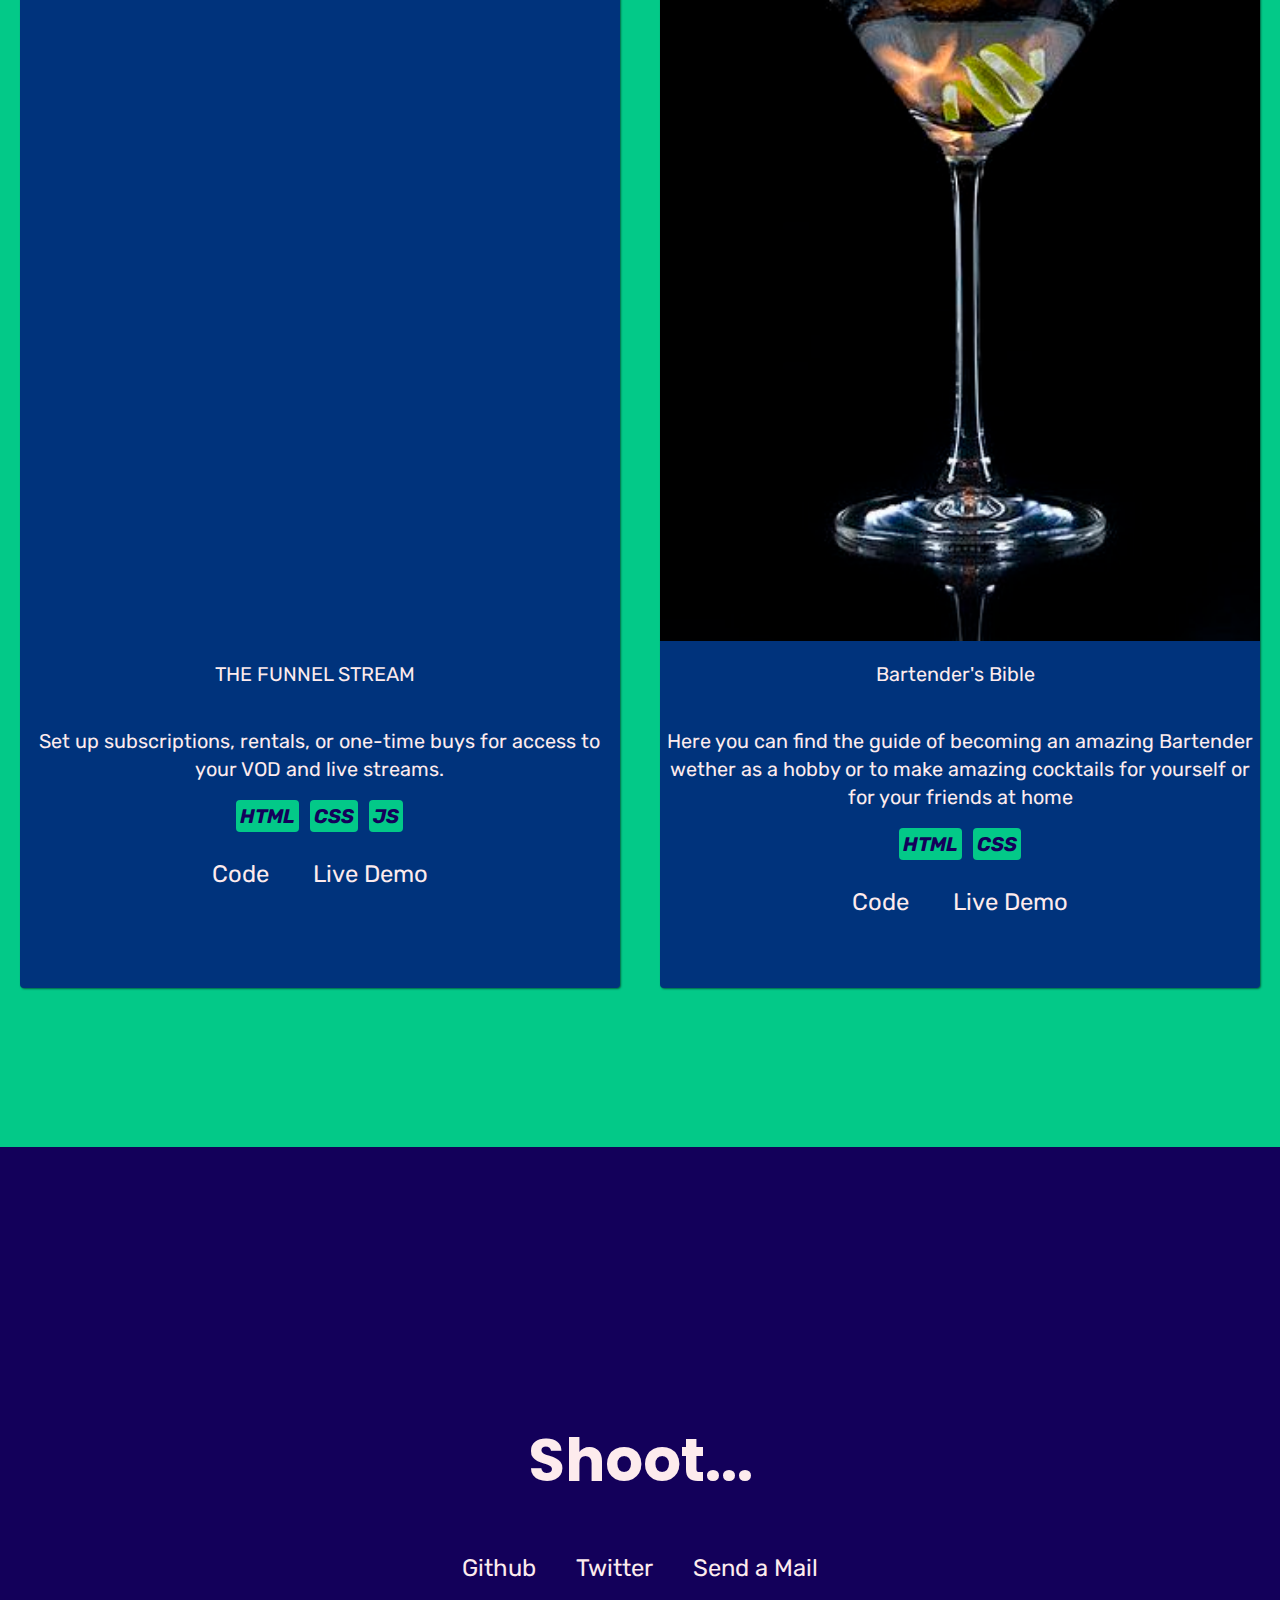
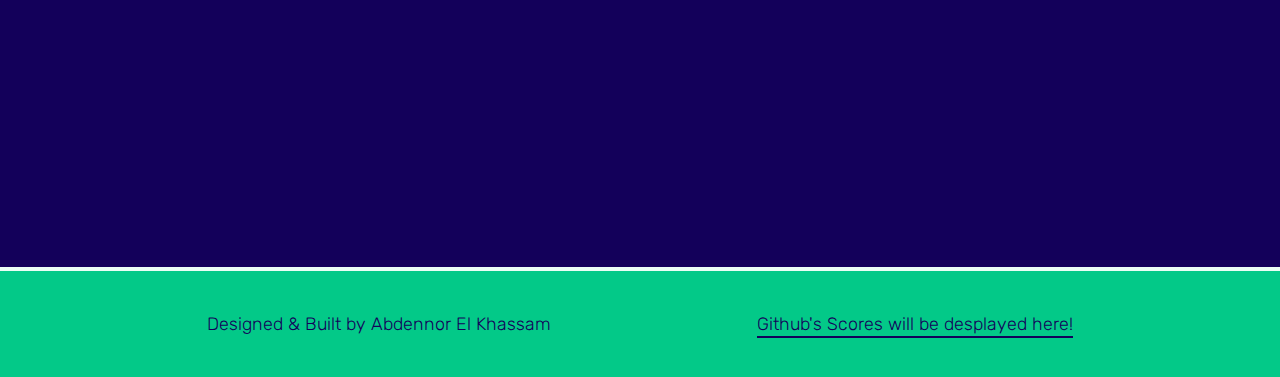
==== commit 0c5be2bc: "Changing text." ====
--- a/index.html
+++ b/index.html
@@ -79,9 +79,10 @@
                 <p>Hey there! I'm Abdennor, a Junior Web Dev.
                         <br>
                         <br>
-                        I'm enthralled by web development. Creating new experiences, and learning from the small and big mistakes as a self-thaught developer.
-                        <br>
-                        <em>(Practice makes perfect)</em>
+                        I'm enthralled by web development. Creating new experiences, and learning from the small and big mistakes.
+                        <br>
+                        <br>
+                        <em>"Practice makes perfect"</em>
                         <br>
                     <br>
                     I'm currently working a full time job as a Bartender, and learning, creating with code everyday when I'm having free time.
@@ -108,9 +109,10 @@
             <p>Hey there! I'm Abdennor, a Junior Web Dev.
                     <br>
                     <br>
-                    I'm enthralled by web development. Creating new experiences, and learning from the small and big mistakes as a self-thaught developer.
-                    <br>
-                    <em>(Practice makes perfect)</em>
+                    I'm enthralled by web development. Creating new experiences, and learning from the small and big mistakes.
+                    <br>
+                    <br>
+                    <em>"Practice makes perfect"</em>
                     <br>
                 <br>
                 I'm currently working a full time job as a Bartender, and learning, creating with code everyday when I'm having free time.
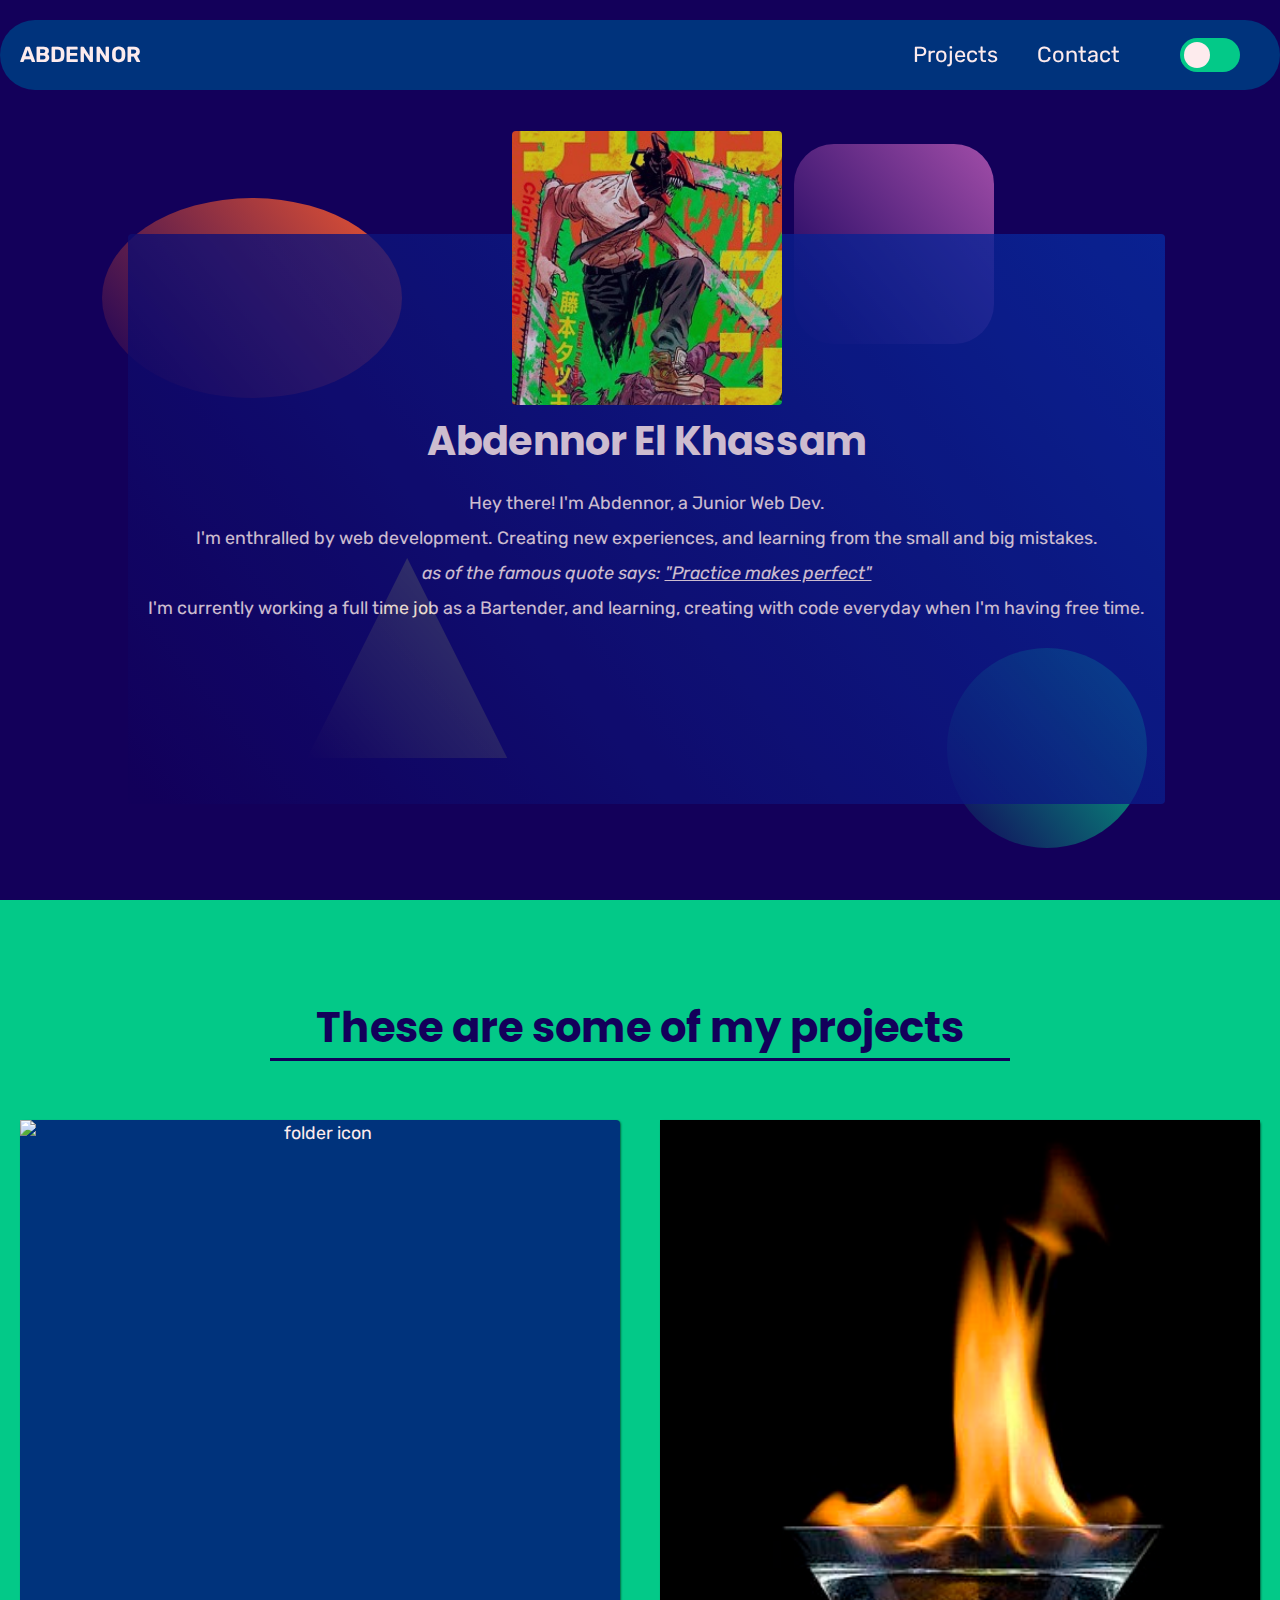
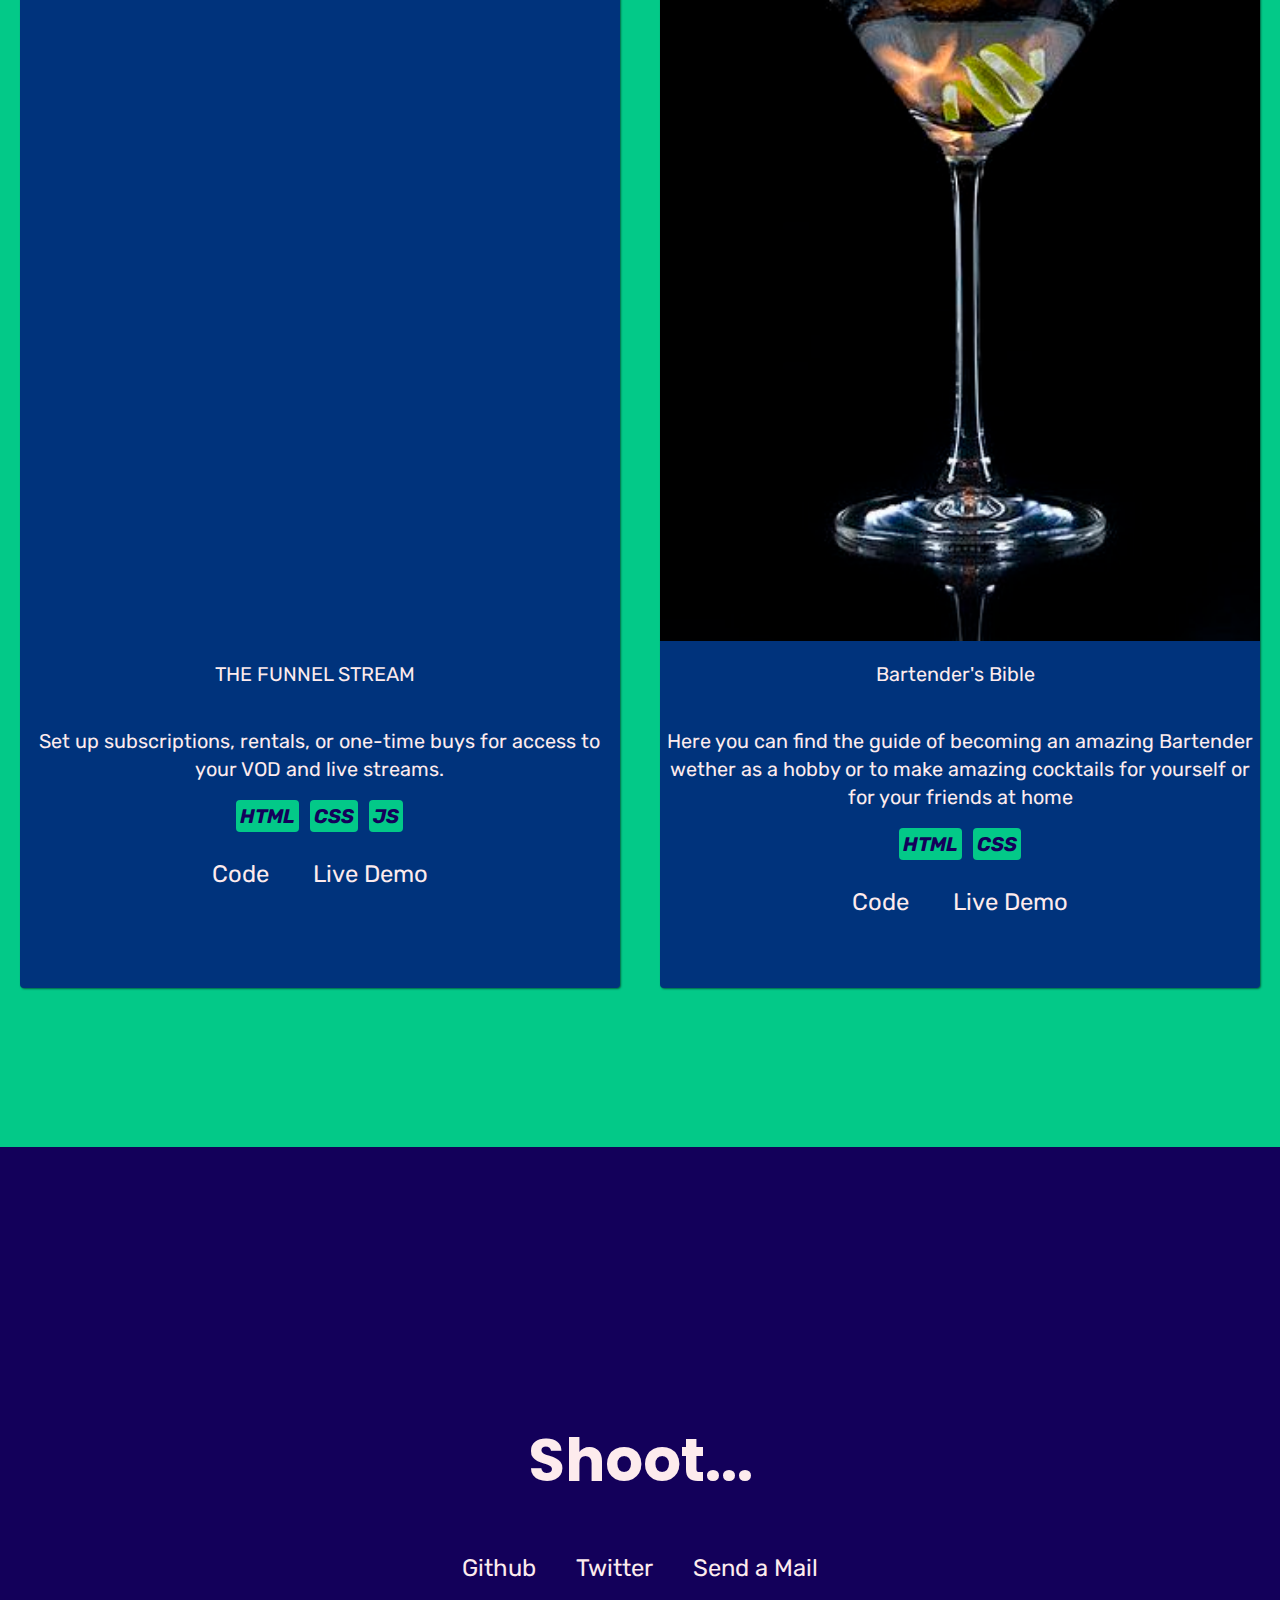
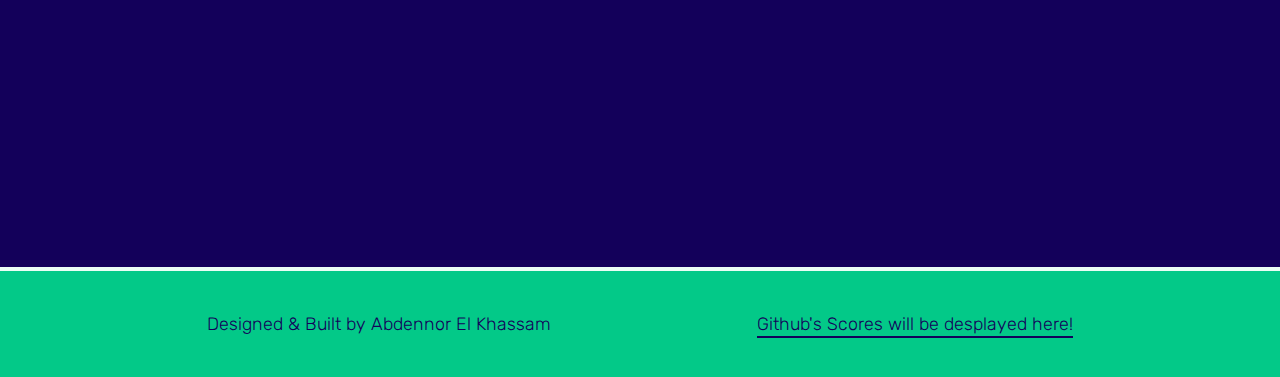
==== commit e8fddd64: "Update" ====
--- a/index.html
+++ b/index.html
@@ -73,21 +73,18 @@
         <div class="parallelogram2"></div>
         <!-- Media Resolution Here -->
         <div class="media-welcome-section">
-            <img src="./img/IMG_6059_JPEG.JPG" class="media-portfolio-img">
+            <img src="./img/Chainsawman.jpg" class="media-portfolio-img">
             <h1 class="media-portfolio-title">Abdennor El Khassam</h1>
             <span class="media-about-me">
                 <p>Hey there! I'm Abdennor, a Junior Web Dev.
-                        <br>
-                        <br>
+                        <span class="line-break-p"></span>
                         I'm enthralled by web development. Creating new experiences, and learning from the small and big mistakes.
-                        <br>
-                        <br>
-                        <em>"Practice makes perfect"</em>
-                        <br>
-                    <br>
+                        <span class="line-break-p"></span>
+                        <em>as of the famous quote says: <u>"Practice makes perfect"</u></em>
+                        <span class="line-break-p"></span>
+                    <span class="line-break-p"></span>
                     I'm currently working a full time job as a Bartender, and learning, creating with code everyday when I'm having free time.
-                    <br>
-                    <br>
+                    <span class="line-break-p"></span>
                     <i class="fa-brands fa-html5 html-class"></i>
                     <i class="fa-brands fa-css3-alt css-class"></i>
                     <i class="fa-brands fa-js js-class"></i>
@@ -96,7 +93,7 @@
         </div>
         <h1 id="follow" class="hiddentxt">Abdennor El Khassam</h1>
         <span class="hiddenimg">
-            <img src="./img/IMG_6059_JPEG.JPG">
+            <img src="./img/Chainsawman.jpg">
         </span>
         <!-- <script>
             $(document).mousemove(function (e) {
@@ -105,19 +102,15 @@
         </script> -->
         <h4 class="hover-over-me">to know more about me!</h4>
         <span class="about-me">
-            <!-- <h3>Abdennor El Khassam</h3> -->
             <p>Hey there! I'm Abdennor, a Junior Web Dev.
-                    <br>
-                    <br>
-                    I'm enthralled by web development. Creating new experiences, and learning from the small and big mistakes.
-                    <br>
-                    <br>
-                    <em>"Practice makes perfect"</em>
-                    <br>
-                <br>
-                I'm currently working a full time job as a Bartender, and learning, creating with code everyday when I'm having free time.
-                <br>
-                <br>
+                <span class="line-break-p"></span>
+                I'm enthralled by web development. Creating new experiences, and learning from the small and big mistakes.
+                <span class="line-break-p"></span>
+                <em>as of the famous quote says: <u>"Practice makes perfect"</u></em>
+                <span class="line-break-p"></span>
+            <span class="line-break-p"></span>
+            I'm currently working a full time job as a Bartender, and learning, creating with code everyday when I'm having free time.
+            <span class="line-break-p"></span>
                 <i class="fa-brands fa-html5 html-class"></i>
                 <i class="fa-brands fa-css3-alt css-class"></i>
                 <i class="fa-brands fa-js js-class"></i>
--- a/styles.css
+++ b/styles.css
@@ -405,6 +405,11 @@
     font-size: 4rem;
 }
 
+.line-break-p::after {
+    content: "\a";
+    display: block;
+    margin: 0 0 10px 0;
+}
         /* END WELCOME SECTION  */
 
         /* SHAPES IN WELCOME SECTION  */
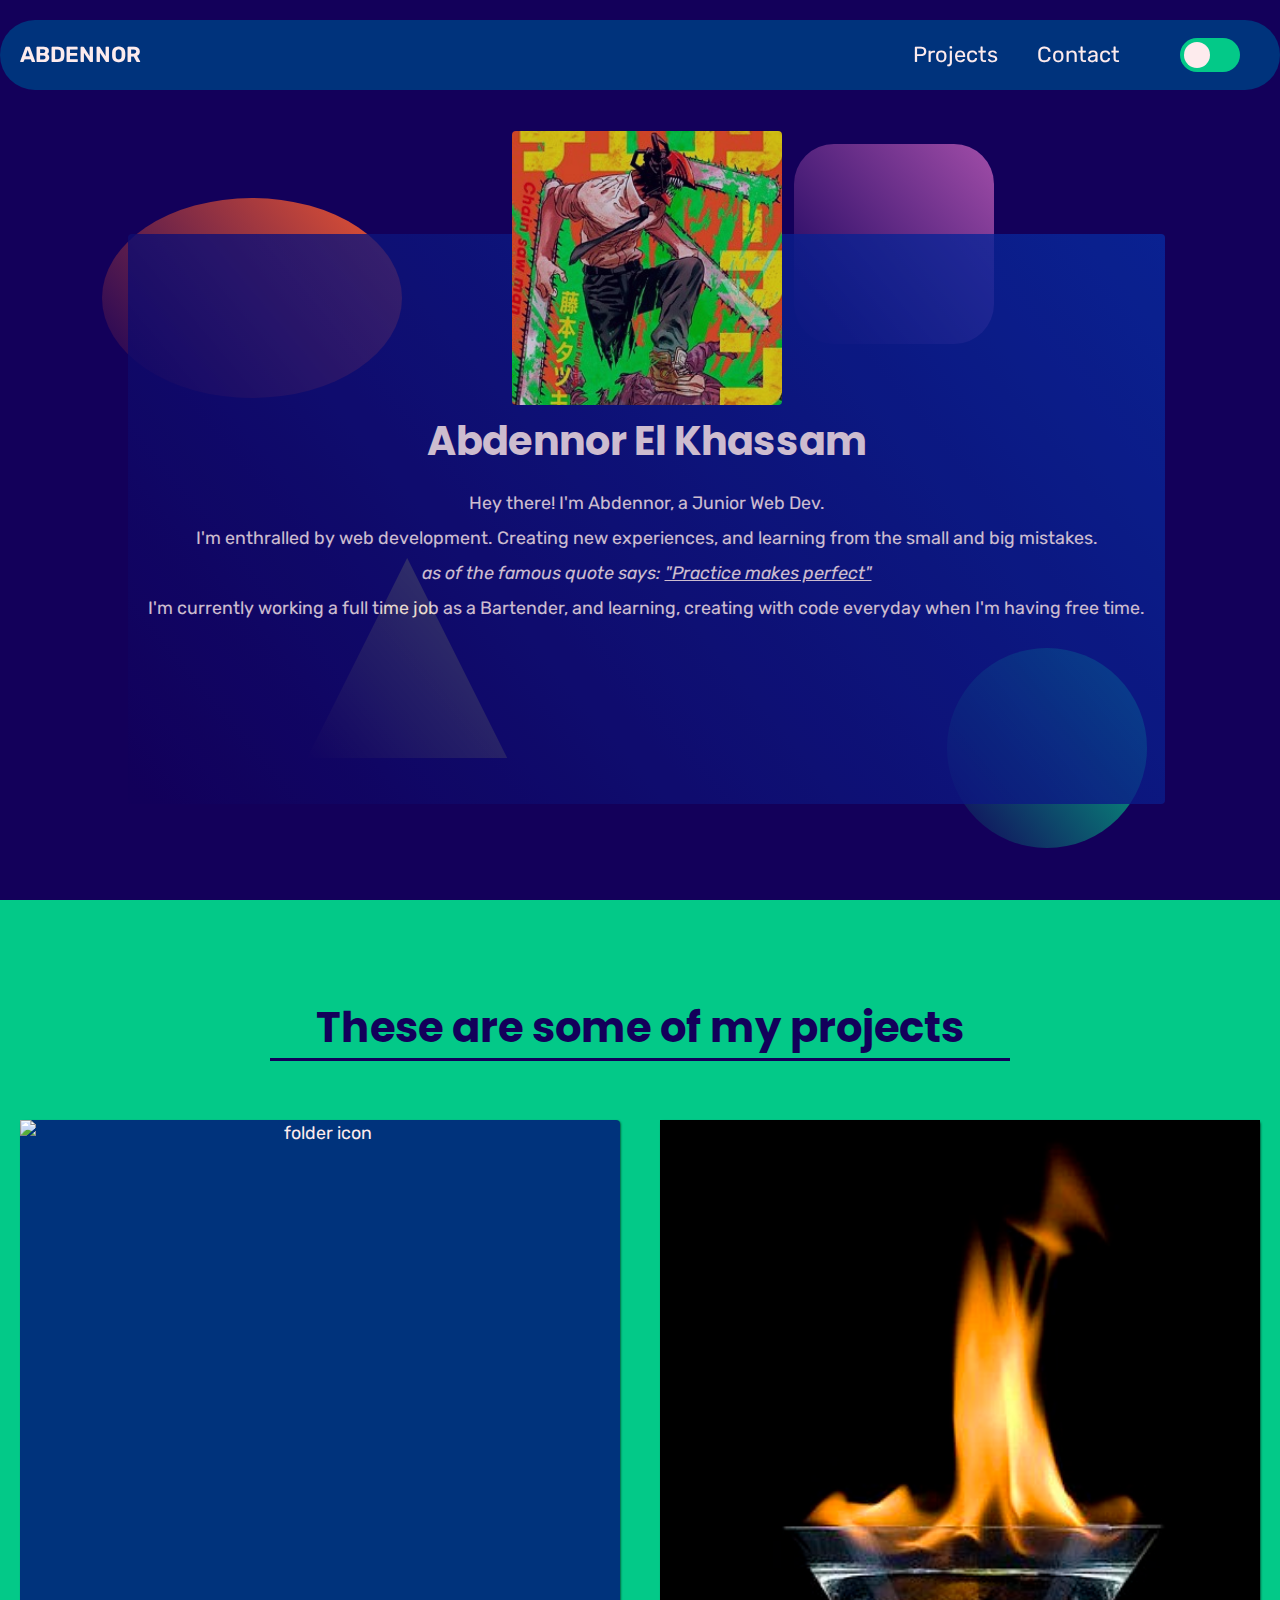
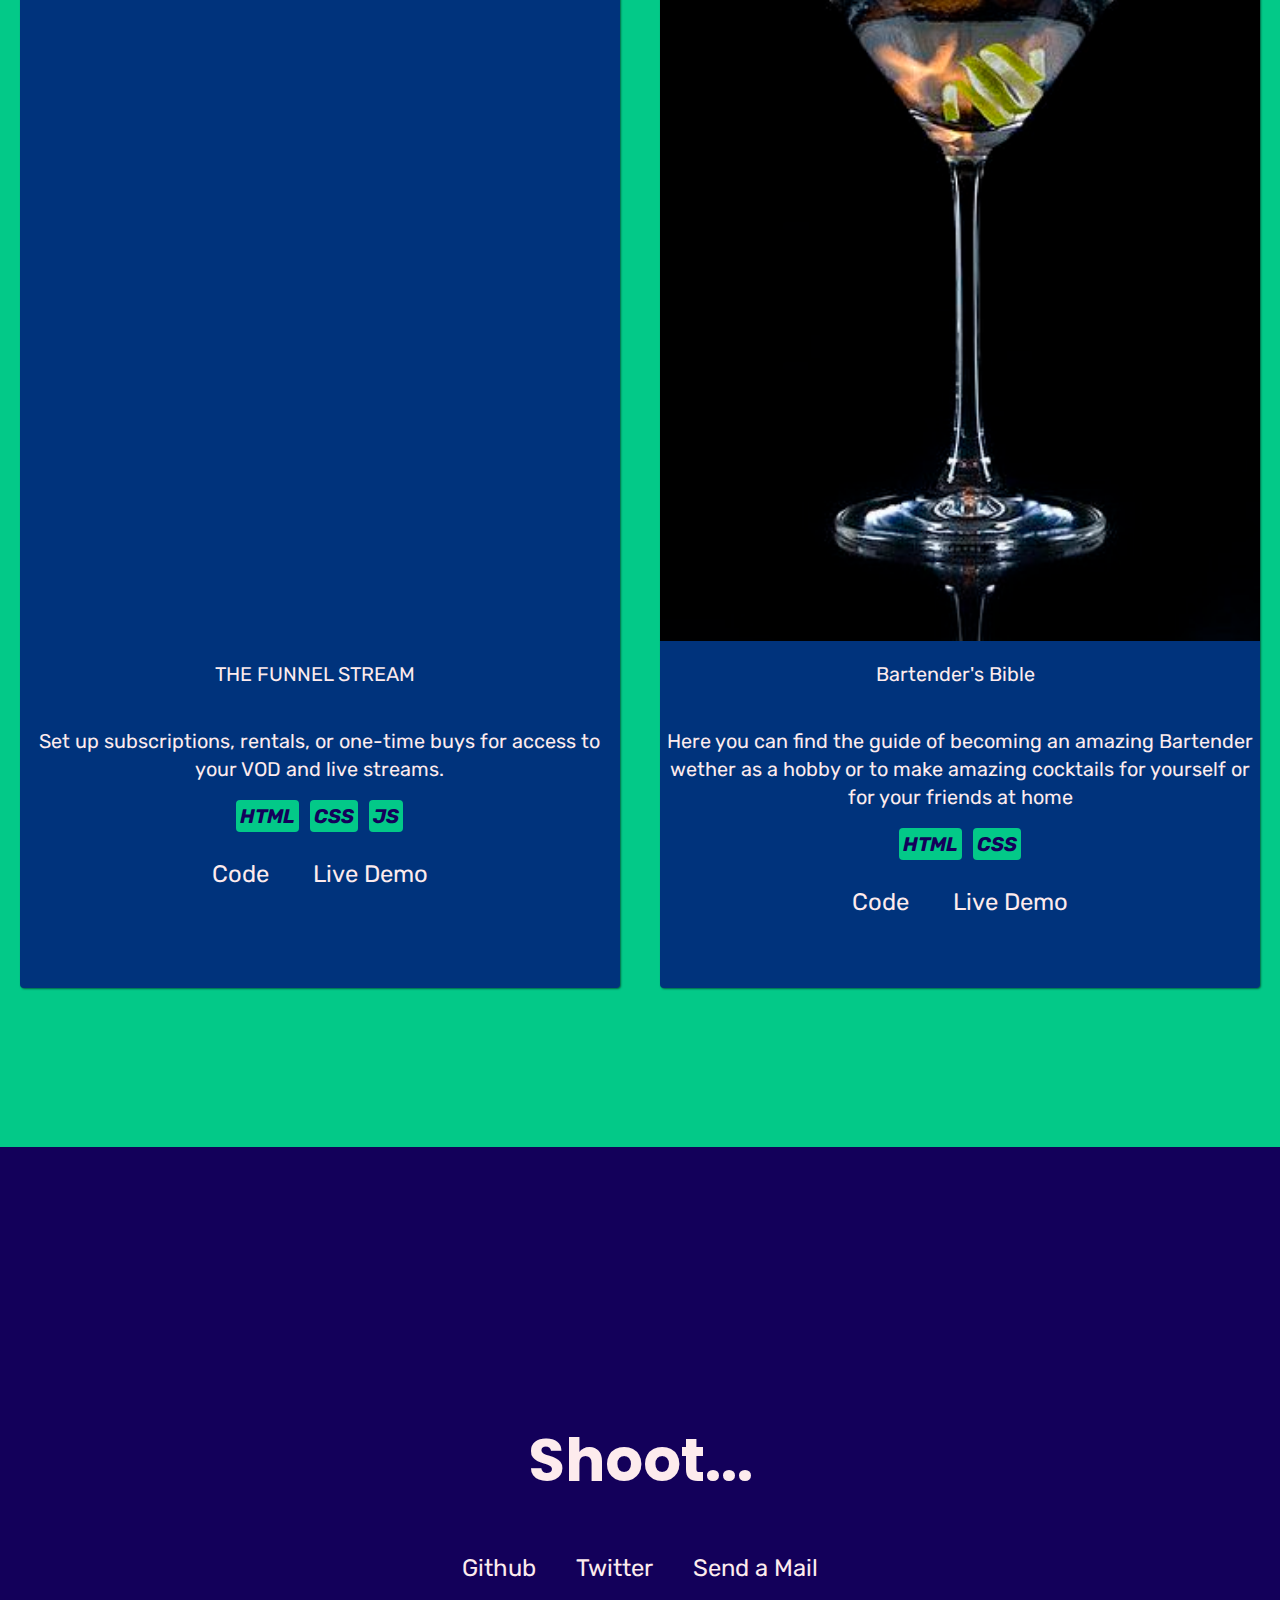
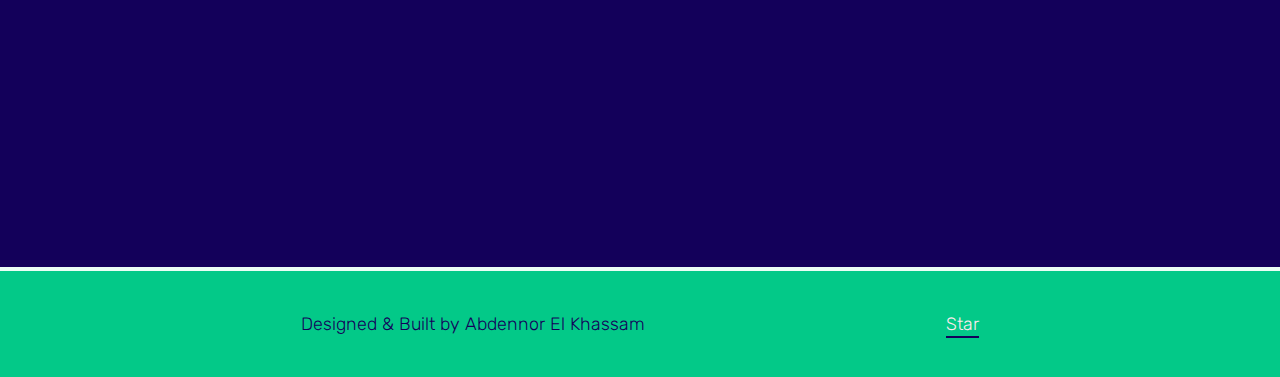
==== commit e74563d7: "Update in index" ====
--- a/index.html
+++ b/index.html
@@ -13,6 +13,7 @@
     <link rel="stylesheet" href="./styles.css">
     <link rel="stylesheet" href="https://use.fontawesome.com/releases/v5.8.2/css/all.css" integrity="sha384-oS3vJWv+0UjzBfQzYUhtDYW+Pj2yciDJxpsK1OYPAYjqT085Qq/1cq5FLXAZQ7Ay" crossorigin="anonymous" />
     <script src="https://kit.fontawesome.com/0bec7b33d6.js" crossorigin="anonymous"></script>
+    <script async defer src="https://buttons.github.io/buttons.js"></script>
 </head>
 <body class="dark-mode">
         <!-- NAVBAR SECTION  -->
@@ -95,11 +96,7 @@
         <span class="hiddenimg">
             <img src="./img/Chainsawman.jpg">
         </span>
-        <!-- <script>
-            $(document).mousemove(function (e) {
-			$(".hiddenimg").css({ left: e.pageX, top: e.pageY });
-		    });
-        </script> -->
+        
         <h4 class="hover-over-me">to know more about me!</h4>
         <span class="about-me">
             <p>Hey there! I'm Abdennor, a Junior Web Dev.
@@ -238,7 +235,12 @@
             <img src="https://upload.wikimedia.org/wikipedia/commons/8/8a/Banana-Single.jpg" width="250" />
         </span>.
         </p> -->
-        <p class="p-github-scores">Github's Scores will be desplayed here!</p>
+        <p class="p-github-scores"><a class="github-button"
+            href="https://github.com/NRZY12"
+            data-icon="octicon-star"
+            data-size="large"
+            data-show-count="true"
+            aria-label="Star ntkme/github-buttons on GitHub">Star</a></p>
     </footer>
             <!-- END FOOTER  -->
 </body>
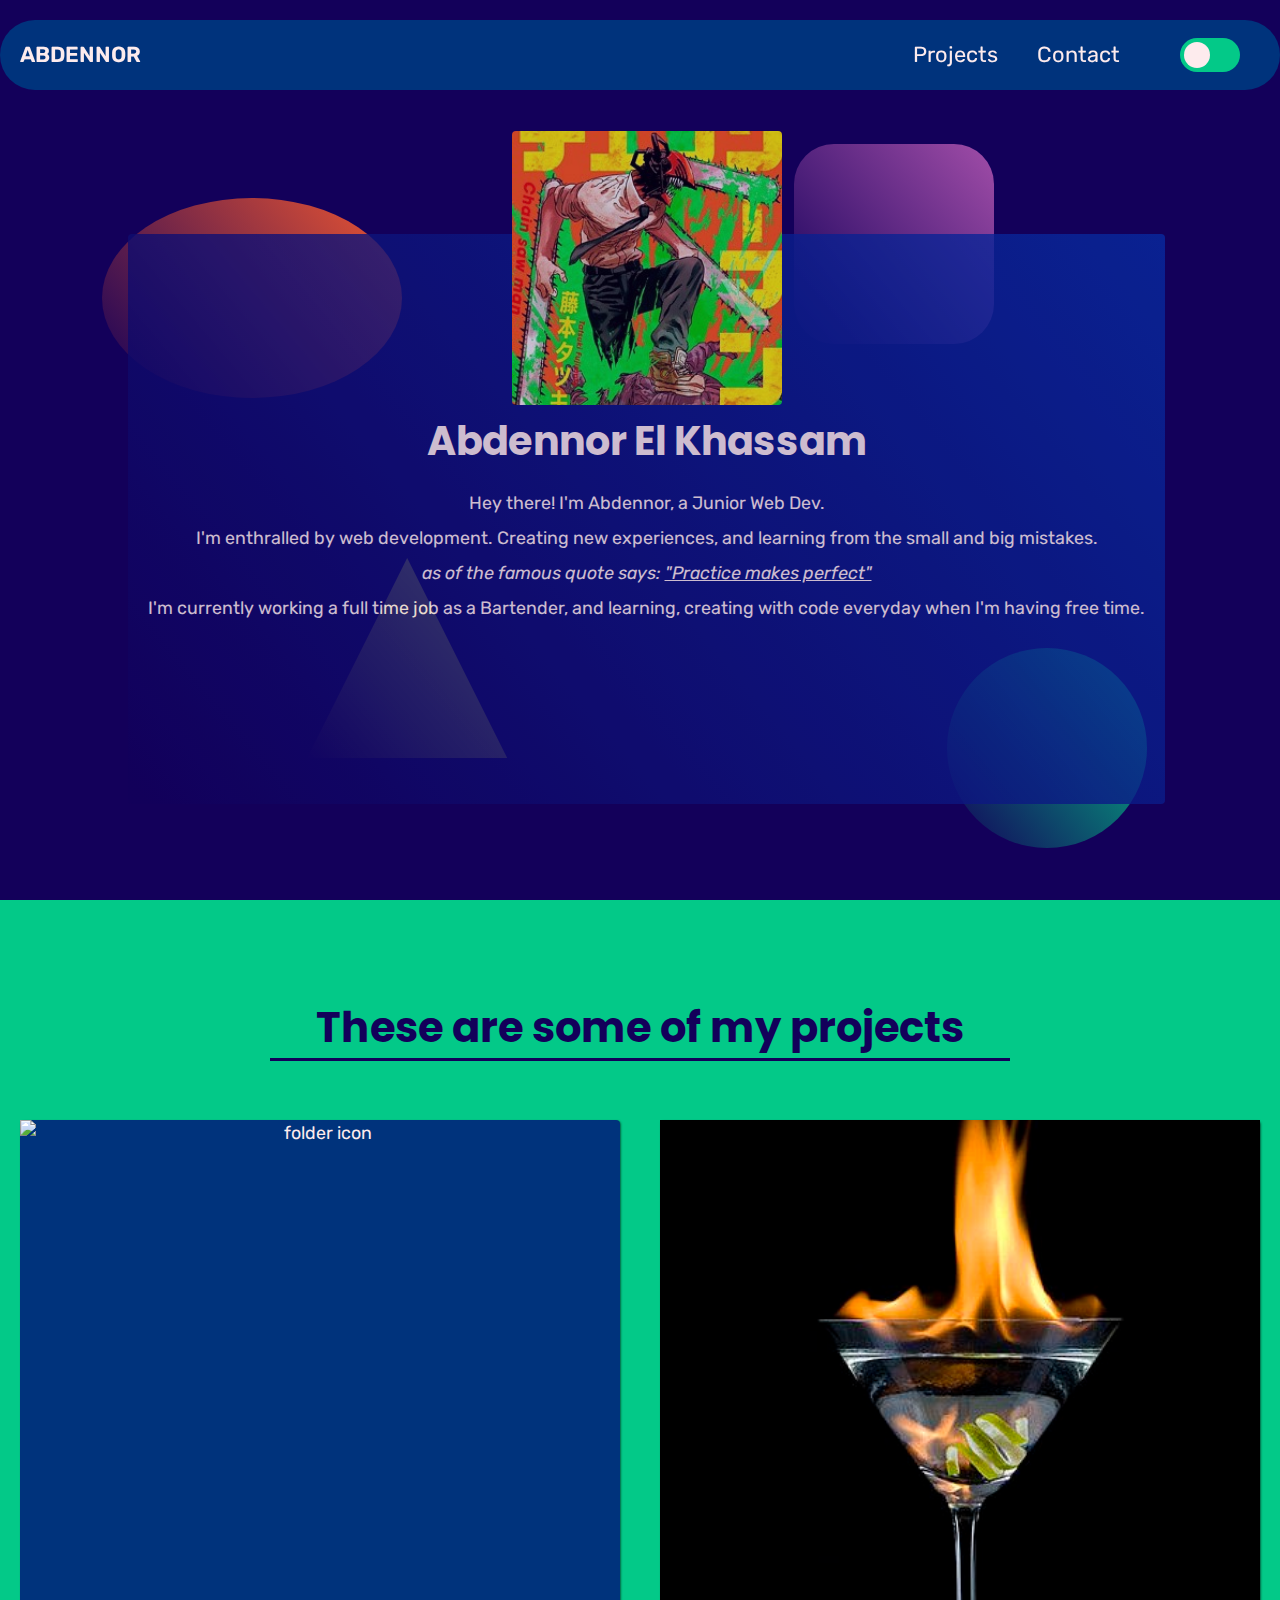
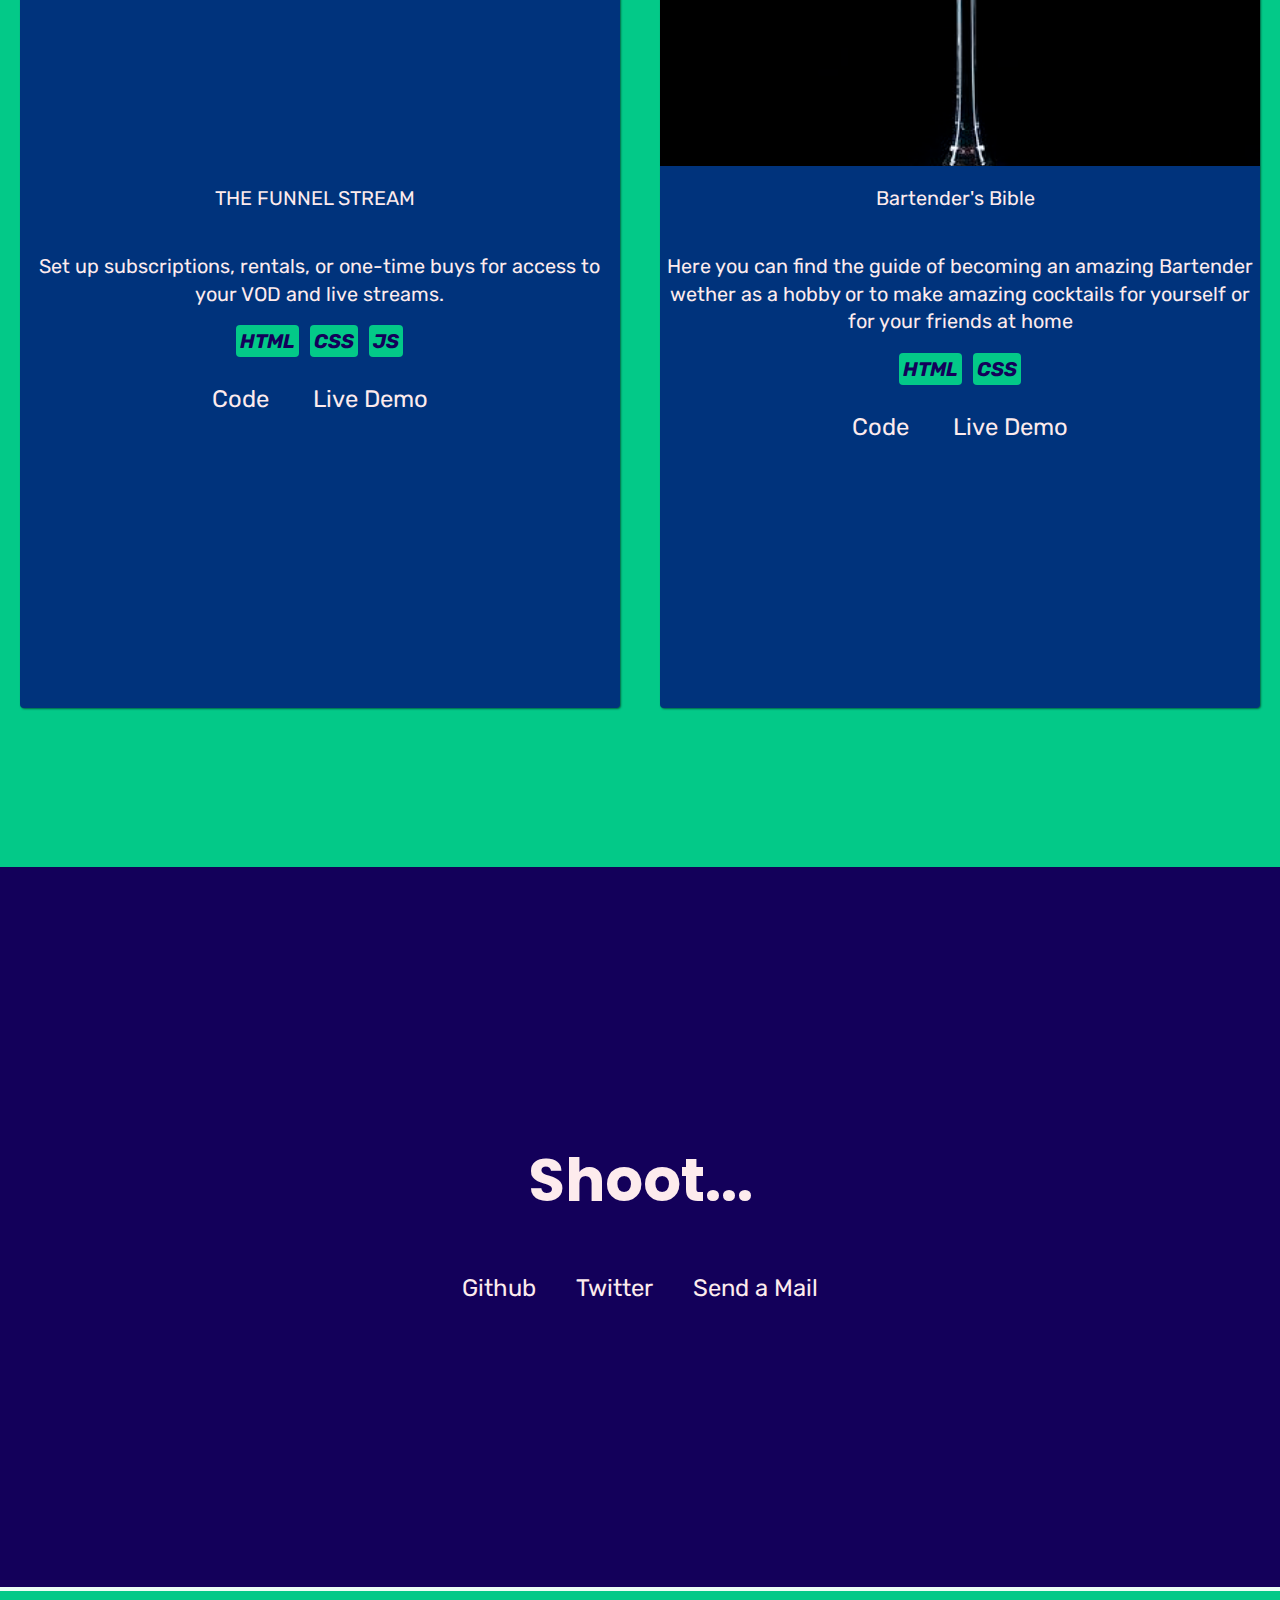
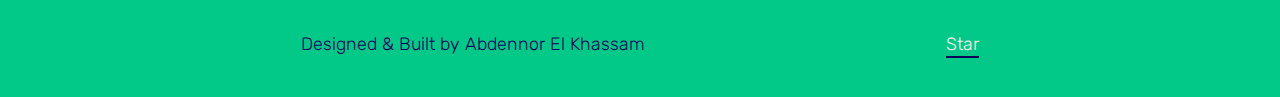
==== commit 41e674c2: "Update" ====
--- a/index.html
+++ b/index.html
@@ -96,8 +96,8 @@
         <span class="hiddenimg">
             <img src="./img/Chainsawman.jpg">
         </span>
-        
-        <h4 class="hover-over-me">to know more about me!</h4>
+
+        <h4 class="hover-over-me"><strong><u>Hover over here</u></strong> to know more about me!</h4>
         <span class="about-me">
             <p>Hey there! I'm Abdennor, a Junior Web Dev.
                 <span class="line-break-p"></span>
--- a/styles.css
+++ b/styles.css
@@ -533,7 +533,6 @@
 .projects-grid div {
     color: var(--light-text-color);
     cursor: default;
-    padding-bottom: 280px;
 }
 
 .projects-grid div h5 {
@@ -549,7 +548,7 @@
 }
 
 .project-image {
-    height: calc(100% - 6.8rem);
+    height: calc(60% - 6.8rem);
     width: 100%;
     object-fit: cover;
 }
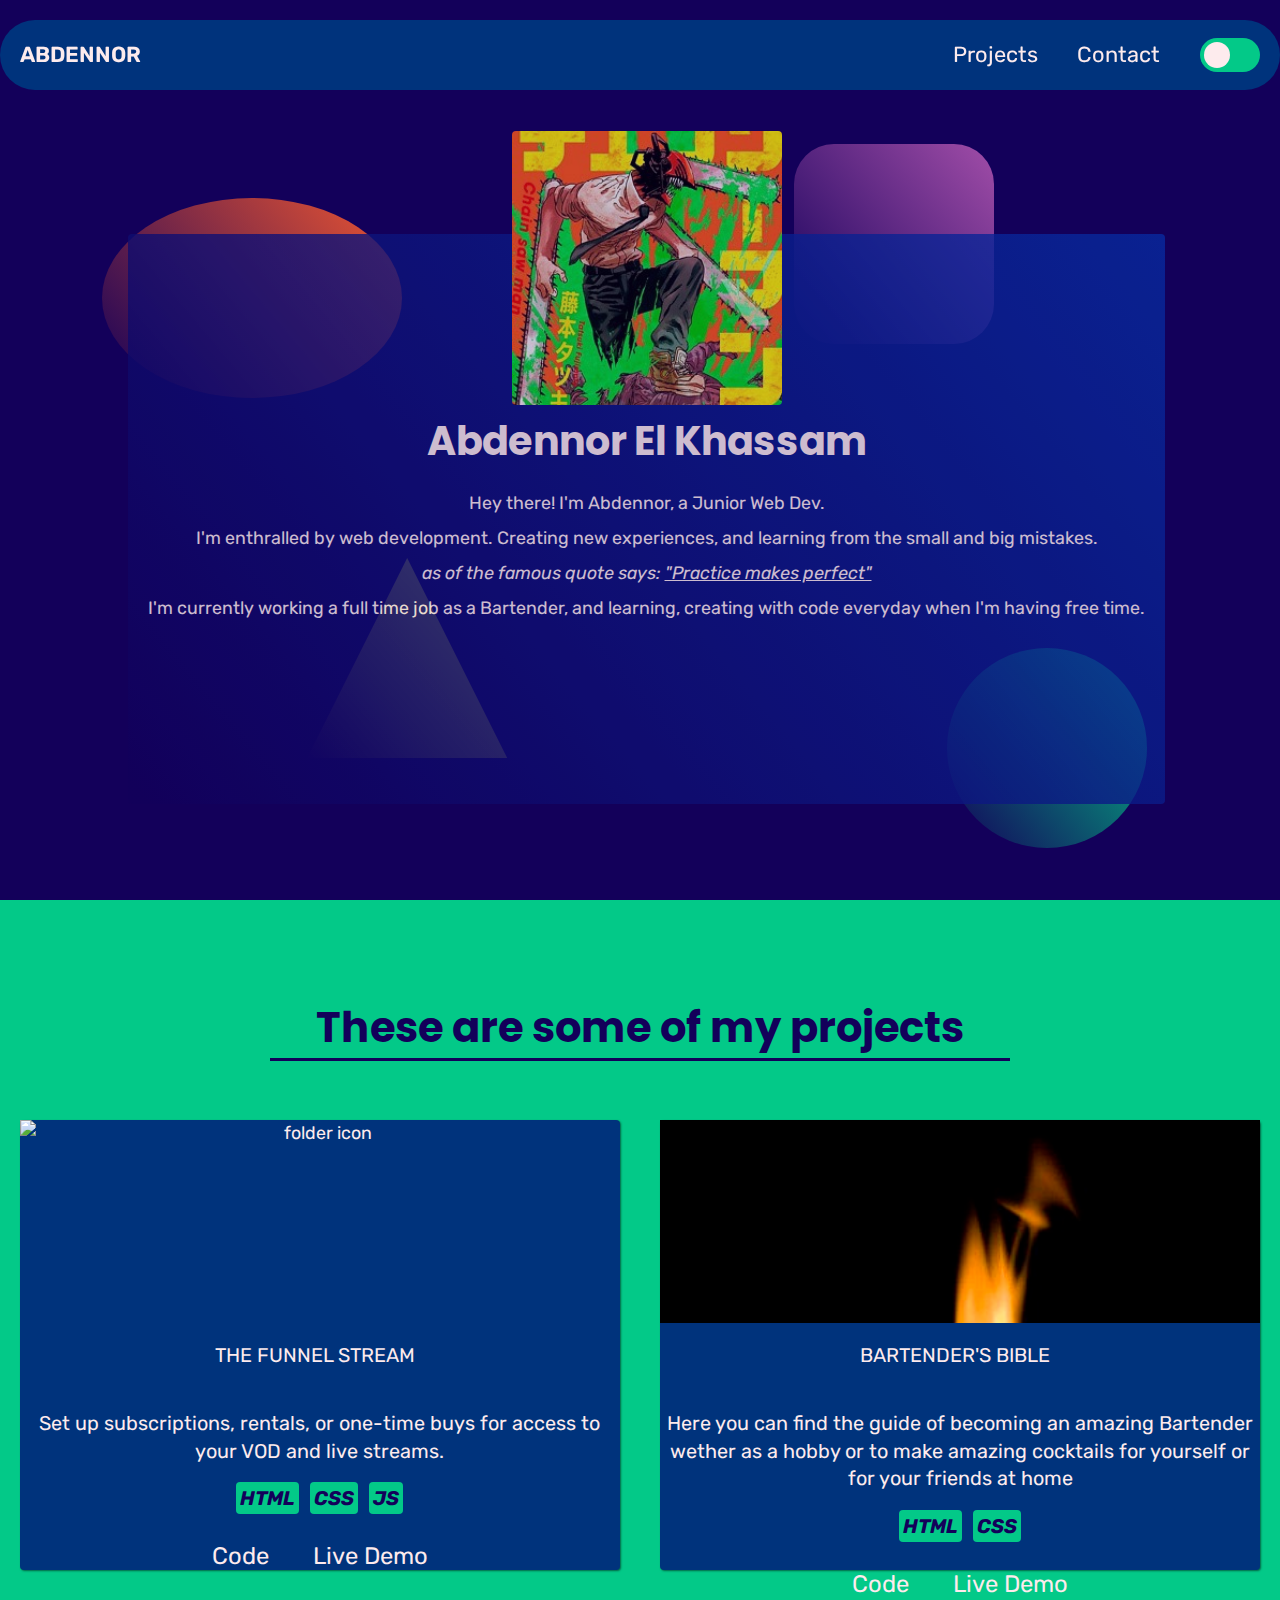
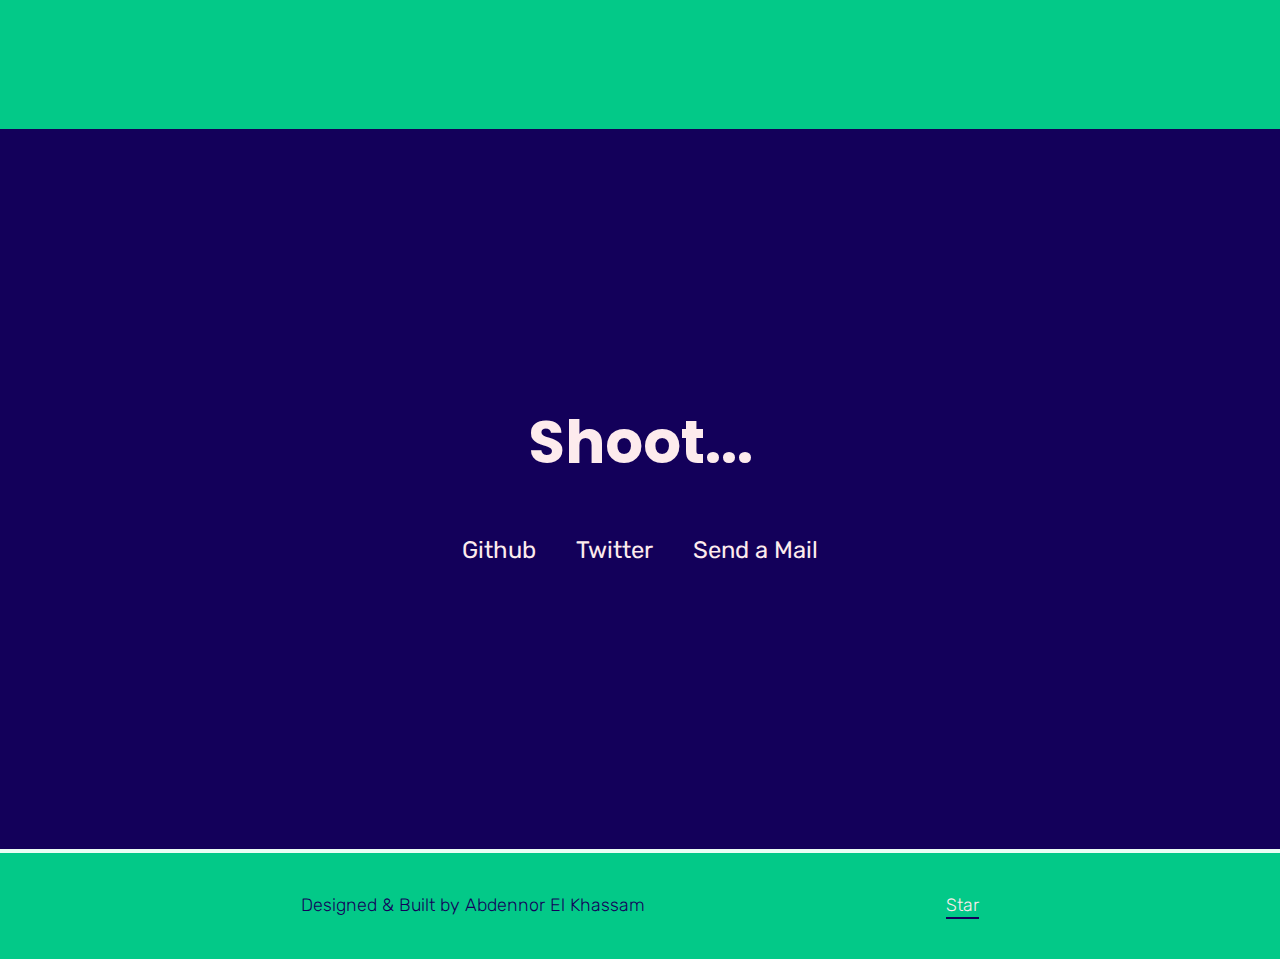
==== commit ed699cb3: "Update" ====
--- a/index.html
+++ b/index.html
@@ -48,12 +48,12 @@
                     <li>
                         <a href="#contact-section" class="contact-margin-right"><span>Contact</span></a>
                     </li>
-                    <div class="dark-mode-icon"><i class="fa-solid fa-moon"></i></div>
                     <label class="switch">
+                        <div class="dark-mode-icon"><i class="fa-solid fa-moon"></i></div>
                         <input type="checkbox">
                         <span class="slider round"></span>
+                        <div class="light-mode-icon"><i class="fa-solid fa-sun"></i></div>
                     </label>
-                    <div class="light-mode-icon"><i class="fa-solid fa-sun"></i></div>
                     <label for="check" class="close-menu"><i class="fa-solid fa-circle-xmark"></i></label>
                 </ul>
                     <label for="check" class="open-menu"><i class="fa-solid fa-bars-staggered"></i></label>
@@ -129,7 +129,7 @@
 
         <div class="projects-grid">
             <div class="project project-box">
-                <img class="project-image" src="./img/THE-FUNNEL-STREAM.png" alt="folder icon">
+                <a href="https://funnel-stream.vercel.app/" target="_blank"><img class="project-image" src="./img/THE-FUNNEL-STREAM.png" alt="folder icon"></a>
                 <p class="project-title">
                     <span class="code">&lt;</span>
                     THE FUNNEL STREAM
@@ -148,10 +148,10 @@
             </div>
 
             <div class="project project-box">
-                <img class="project-image" src="./img/Bartender-Bible.jpg" alt="folder icon">
-                <p class="project-title">
-                    <span class="code">&lt;</span>
-                    Bartender's Bible
+                <a href="./maintenance.html" target="_blank"><img class="project-image" src="./img/Bartender-Bible.jpg" alt="folder icon"></a>
+                <p class="project-title">
+                    <span class="code">&lt;</span>
+                    BARTENDER'S BIBLE
                     <span class="code">&#47;&gt;</span>
                 </p>
                 <p class="project-paragraph">
--- a/styles.css
+++ b/styles.css
@@ -330,7 +330,6 @@
     left: 4px;
     bottom: 4px;
     background-color: var(--light-text-color);
-    -webkit-transition: .4s;
     transition: .4s;
 }
   
@@ -357,9 +356,23 @@
     border-radius: 50%;
 }
 
-.dark-mode-icon, .light-mode-icon {
-    color: var(--light-black2);
-    margin: 0 10px;
+.dark-mode-icon {
+    position: absolute;
+    top: 14%;
+    left: 10%;
+    color: var(--light-text-color);
+    pointer-events: none;
+    cursor: default;
+    z-index: 11;
+}
+
+.light-mode-icon {
+    position: absolute;
+    top: 14%;
+    left: 60%;
+    color: var(--light-text-color);
+    pointer-events: none;
+    cursor: default;
 }
 
         /* END NAVBAR  */
@@ -542,6 +555,8 @@
 }
 
 .project {
+    height: 50vh;
+    width: 100%;
     background: var(--light-background);
     box-shadow: 1px 1px 2px rgba(0, 0, 0, 0.5);
     border-radius: 4px;
@@ -551,6 +566,12 @@
     height: calc(60% - 6.8rem);
     width: 100%;
     object-fit: cover;
+    object-position: top;
+    transition: 8s all ease;
+}
+
+.project-image:hover {
+    object-position: bottom;
 }
 
 .code {
@@ -1043,16 +1064,16 @@
     .dark-mode-icon {
         display: flex;
         position: absolute;
-        top: 57%;
-        left: 34%;
+        top: 27%;
+        left: 04%;
         margin: 0 10px 0 10px;
     }
 
     .light-mode-icon {
         display: flex;
         position: absolute;
-        top: 57%;
-        left: 58%;
+        top: 27%;
+        left: 47%;
         margin: 0 10px 0 10px;
     }
 
